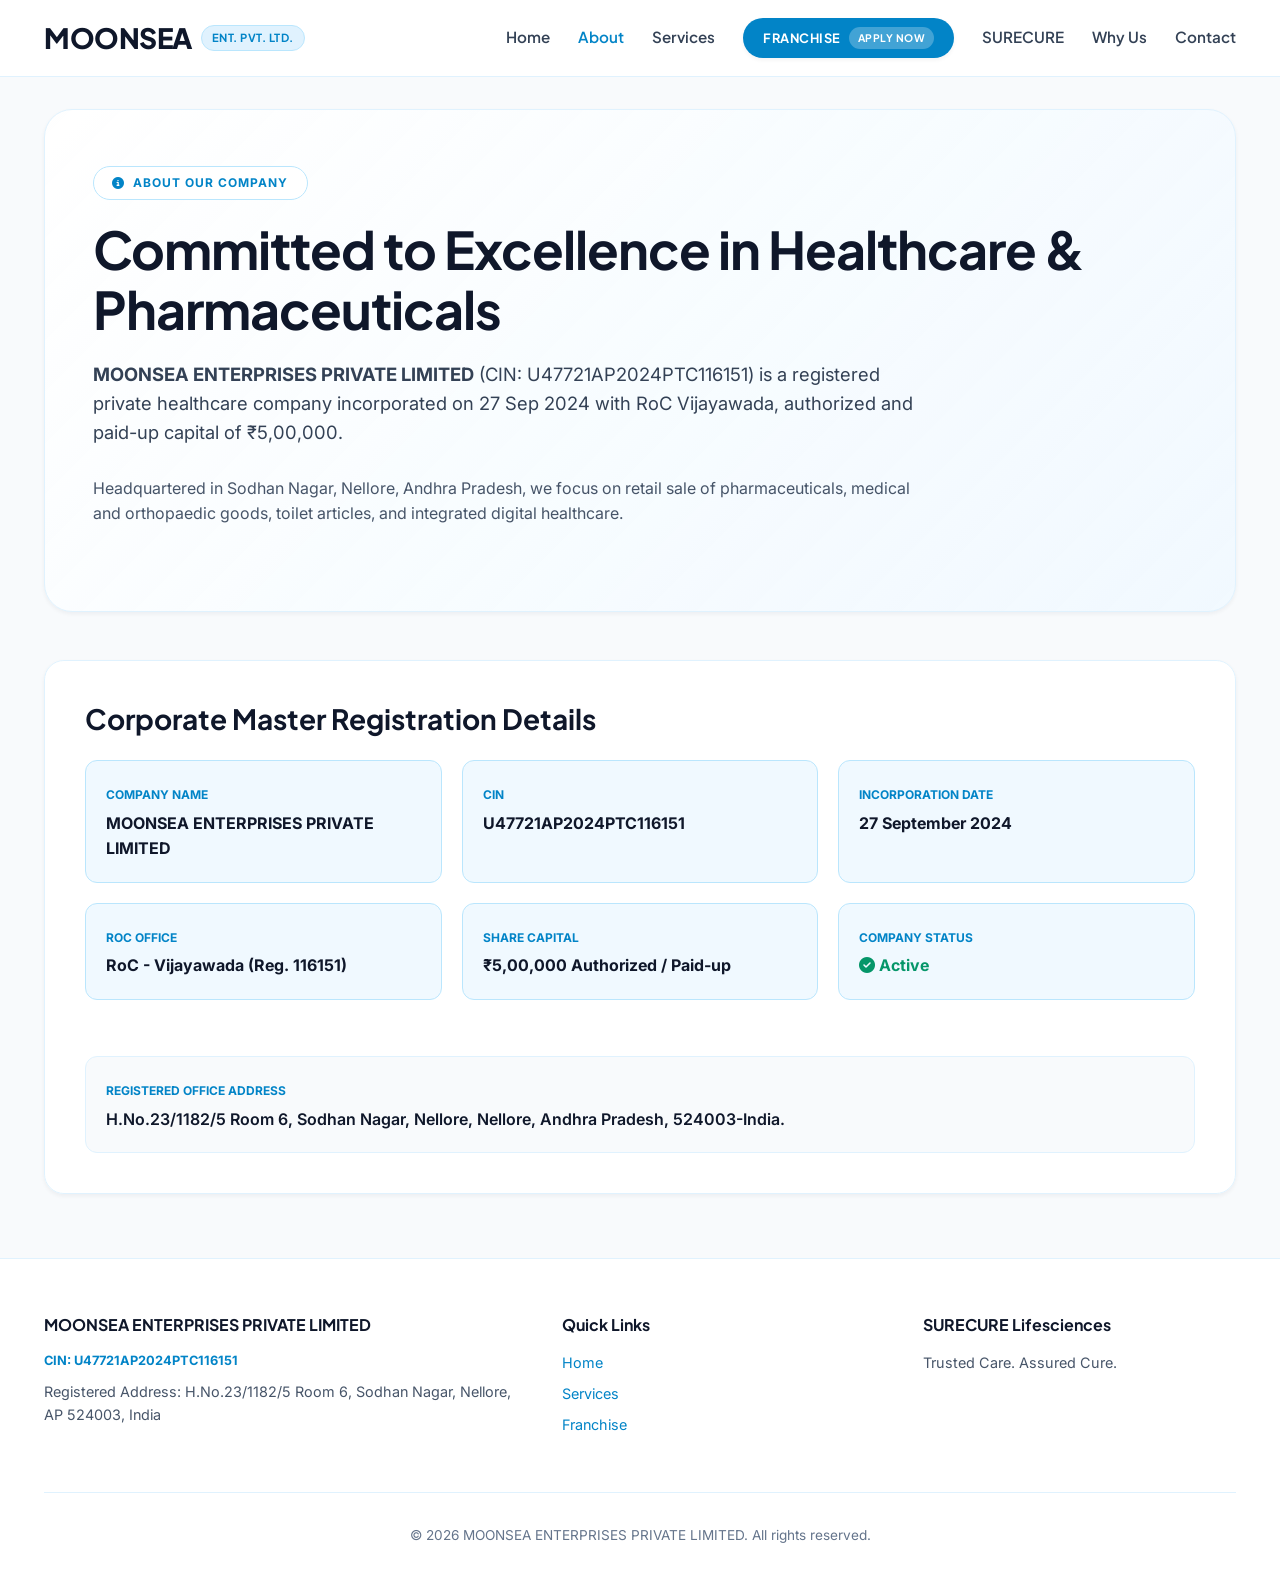
==== about.html @ 1611a554 "Fix CSS master styling and layout for MOONSEA ENTERPRISES PRIVATE LIMITED" ====
<!DOCTYPE html>
<html lang="en">
<head>
  <meta charset="utf-8"/>
  <meta name="viewport" content="width=device-width, initial-scale=1"/>
  <title>About Us | MOONSEA ENTERPRISES PRIVATE LIMITED</title>
  <meta name="description" content="Learn about MOONSEA ENTERPRISES PRIVATE LIMITED (CIN: U47721AP2024PTC116151), our leadership, healthcare ecosystem ambition, and pharmaceutical distribution."/>
  
  <link rel="stylesheet" href="css/styles.css"/>
  <link rel="stylesheet" href="https://cdnjs.cloudflare.com/ajax/libs/font-awesome/6.5.2/css/all.min.css"/>
</head>
<body>

  <!-- ================= STICKY HEADER ================= -->
  <header class="sticky-header">
    <div class="container header-flex">
      <a href="index.html" class="brand-logo">
        <div class="brand-title">
          MOONSEA
          <span class="brand-badge">ENT. PVT. LTD.</span>
        </div>
      </a>

      <nav>
        <ul class="nav-links">
          <li><a href="index.html" class="nav-link">Home</a></li>
          <li><a href="about.html" class="nav-link active">About</a></li>
          <li><a href="services.html" class="nav-link">Services</a></li>
          <li>
            <a href="franchise.html" class="franchise-cta">
              Franchise <span class="sub-badge">Apply Now</span>
            </a>
          </li>
          <li><a href="surecure.html" class="nav-link">SURECURE</a></li>
          <li><a href="why-choose-us.html" class="nav-link">Why Us</a></li>
          <li><a href="contact.html" class="nav-link">Contact</a></li>
        </ul>
      </nav>

      <button class="hamburger" id="mobileMenuToggle" aria-label="Toggle Navigation Menu">
        <i class="fa-solid fa-bars"></i>
      </button>
    </div>

    <!-- Mobile Drawer -->
    <div class="mobile-nav" id="mobileMenuDrawer">
      <a href="index.html" class="nav-link">Home</a>
      <a href="about.html" class="nav-link active">About</a>
      <a href="services.html" class="nav-link">Services</a>
      <a href="franchise.html" class="franchise-cta" style="justify-content:center;">Franchise Apply Now</a>
      <a href="surecure.html" class="nav-link">SURECURE</a>
      <a href="why-choose-us.html" class="nav-link">Why Us</a>
      <a href="contact.html" class="nav-link">Contact</a>
    </div>
  </header>

  <!-- ================= MAIN CONTENT ================= -->
  <main class="container">
    <section class="hero-grid">
      <span class="hero-pill"><i class="fa-solid fa-circle-info"></i> About Our Company</span>
      <h1>Committed to Excellence in Healthcare & Pharmaceuticals</h1>
      <p>
        <strong>MOONSEA ENTERPRISES PRIVATE LIMITED</strong> (CIN: U47721AP2024PTC116151) is a registered private healthcare company incorporated on 27 Sep 2024 with RoC Vijayawada, authorized and paid-up capital of ₹5,00,000.
      </p>
      <p style="font-size: 1rem; color: #475569;">
        Headquartered in Sodhan Nagar, Nellore, Andhra Pradesh, we focus on retail sale of pharmaceuticals, medical and orthopaedic goods, toilet articles, and integrated digital healthcare.
      </p>
    </section>

    <!-- Statutory Master Profile -->
    <section class="glass-card" style="padding: 2.5rem; margin-bottom: 3.5rem;">
      <h2 style="font-size: 1.75rem; color: #0f172a; margin-bottom: 1.5rem;">Corporate Master Registration Details</h2>
      <div class="stats-grid">
        <div style="background: #f0f9ff; padding: 1.25rem; border-radius: 0.75rem; border: 1px solid #bae6fd;">
          <span style="font-size: 0.75rem; font-weight: 700; text-transform: uppercase; color: #0284c7;">Company Name</span>
          <p style="font-weight: 700; color: #0f172a; margin-top: 0.25rem;">MOONSEA ENTERPRISES PRIVATE LIMITED</p>
        </div>
        <div style="background: #f0f9ff; padding: 1.25rem; border-radius: 0.75rem; border: 1px solid #bae6fd;">
          <span style="font-size: 0.75rem; font-weight: 700; text-transform: uppercase; color: #0284c7;">CIN</span>
          <p style="font-weight: 700; color: #0f172a; margin-top: 0.25rem;">U47721AP2024PTC116151</p>
        </div>
        <div style="background: #f0f9ff; padding: 1.25rem; border-radius: 0.75rem; border: 1px solid #bae6fd;">
          <span style="font-size: 0.75rem; font-weight: 700; text-transform: uppercase; color: #0284c7;">Incorporation Date</span>
          <p style="font-weight: 700; color: #0f172a; margin-top: 0.25rem;">27 September 2024</p>
        </div>
        <div style="background: #f0f9ff; padding: 1.25rem; border-radius: 0.75rem; border: 1px solid #bae6fd;">
          <span style="font-size: 0.75rem; font-weight: 700; text-transform: uppercase; color: #0284c7;">RoC Office</span>
          <p style="font-weight: 700; color: #0f172a; margin-top: 0.25rem;">RoC - Vijayawada (Reg. 116151)</p>
        </div>
        <div style="background: #f0f9ff; padding: 1.25rem; border-radius: 0.75rem; border: 1px solid #bae6fd;">
          <span style="font-size: 0.75rem; font-weight: 700; text-transform: uppercase; color: #0284c7;">Share Capital</span>
          <p style="font-weight: 700; color: #0f172a; margin-top: 0.25rem;">₹5,00,000 Authorized / Paid-up</p>
        </div>
        <div style="background: #f0f9ff; padding: 1.25rem; border-radius: 0.75rem; border: 1px solid #bae6fd;">
          <span style="font-size: 0.75rem; font-weight: 700; text-transform: uppercase; color: #0284c7;">Company Status</span>
          <p style="font-weight: 700; color: #059669; margin-top: 0.25rem;"><i class="fa-solid fa-circle-check"></i> Active</p>
        </div>
      </div>
      <div style="margin-top: 1.5rem; background: #f8fafc; padding: 1.25rem; border-radius: 0.75rem; border: 1px solid #e0f2fe;">
        <span style="font-size: 0.75rem; font-weight: 700; text-transform: uppercase; color: #0284c7;">Registered Office Address</span>
        <p style="font-weight: 600; color: #0f172a; margin-top: 0.25rem;">H.No.23/1182/5 Room 6, Sodhan Nagar, Nellore, Nellore, Andhra Pradesh, 524003-India.</p>
      </div>
    </section>
  </main>

  <!-- ================= FOOTER ================= -->
  <footer class="site-footer">
    <div class="container">
      <div class="footer-grid">
        <div class="footer-col">
          <h4>MOONSEA ENTERPRISES PRIVATE LIMITED</h4>
          <p style="font-size: 0.8rem; color: #0284c7; font-weight: 700;">CIN: U47721AP2024PTC116151</p>
          <p>Registered Address: H.No.23/1182/5 Room 6, Sodhan Nagar, Nellore, AP 524003, India</p>
        </div>
        <div class="footer-col">
          <h4>Quick Links</h4>
          <p><a href="index.html">Home</a></p>
          <p><a href="services.html">Services</a></p>
          <p><a href="franchise.html">Franchise</a></p>
        </div>
        <div class="footer-col">
          <h4>SURECURE Lifesciences</h4>
          <p>Trusted Care. Assured Cure.</p>
        </div>
      </div>

      <div class="footer-bottom">
        <p>&copy; 2026 MOONSEA ENTERPRISES PRIVATE LIMITED. All rights reserved.</p>
      </div>
    </div>
  </footer>

  <script src="js/main.js"></script>
</body>
</html>
---- css/styles.css ----
/* ==========================================================================
   MOONSEA ENTERPRISES PRIVATE LIMITED (CIN: U47721AP2024PTC116151)
   Complete Master CSS - Replicating sureshhealthcare.com Aesthetics
   ========================================================================== */

@import url('https://fonts.googleapis.com/css2?family=Inter:wght@300;400;500;600;700&family=Plus+Jakarta+Sans:wght@400;500;600;700;800&display=swap');

:root {
  --brand-900: #0f172a;
  --brand-800: #1e293b;
  --brand-700: #0284c7;
  --brand-600: #0ea5e9;
  --brand-500: #38bdf8;
  --brand-200: #bae6fd;
  --brand-100: #e0f2fe;
  --brand-50: #f0f9ff;
  --slate-900: #0f172a;
  --slate-700: #334155;
  --slate-600: #475569;
  --slate-500: #64748b;
  --font-heading: 'Plus Jakarta Sans', -apple-system, BlinkMacSystemFont, sans-serif;
  --font-body: 'Inter', -apple-system, BlinkMacSystemFont, sans-serif;
  --shadow-sm: 0 2px 4px rgba(15, 23, 42, 0.05);
  --shadow-md: 0 10px 25px -5px rgba(15, 23, 42, 0.08);
  --shadow-lg: 0 20px 35px -10px rgba(2, 132, 199, 0.15);
  --transition: all 0.25s cubic-bezier(0.4, 0, 0.2, 1);
}

*, *::before, *::after {
  box-sizing: border-box;
  margin: 0;
  padding: 0;
}

html {
  scroll-behavior: smooth;
  font-size: 16px;
}

body {
  font-family: var(--font-body);
  color: var(--slate-700);
  background-color: #f8fafc;
  line-height: 1.6;
  overflow-x: hidden;
}

h1, h2, h3, h4, h5, h6 {
  font-family: var(--font-heading);
  color: var(--brand-900);
  font-weight: 700;
  line-height: 1.25;
}

a {
  text-decoration: none;
  color: inherit;
  transition: var(--transition);
}

img {
  max-width: 100%;
  height: auto;
  display: block;
}

.container {
  width: 100%;
  max-width: 1240px;
  margin: 0 auto;
  padding: 0 1.5rem;
}

/* ================= STICKY HEADER & NAVBAR ================= */
.sticky-header {
  position: sticky;
  top: 0;
  z-index: 1000;
  background: rgba(255, 255, 255, 0.92);
  backdrop-filter: blur(12px);
  -webkit-backdrop-filter: blur(12px);
  border-bottom: 1px solid var(--brand-100);
}

.header-flex {
  display: flex;
  align-items: center;
  justify-content: space-between;
  height: 76px;
}

.brand-logo {
  display: flex;
  align-items: center;
  gap: 0.75rem;
  text-decoration: none;
}

.brand-title {
  font-family: var(--font-heading);
  font-size: 1.75rem;
  font-weight: 800;
  color: var(--brand-900);
  letter-spacing: -0.5px;
  display: flex;
  align-items: center;
  gap: 0.5rem;
}

.brand-badge {
  font-size: 0.7rem;
  font-weight: 700;
  text-transform: uppercase;
  background: var(--brand-100);
  color: var(--brand-700);
  padding: 0.2rem 0.65rem;
  border-radius: 9999px;
  border: 1px solid var(--brand-200);
  letter-spacing: 0.5px;
}

.nav-links {
  display: flex;
  align-items: center;
  gap: 1.75rem;
  list-style: none;
}

.nav-link {
  font-family: var(--font-heading);
  font-weight: 600;
  font-size: 0.95rem;
  color: var(--slate-700);
  text-decoration: none;
  transition: var(--transition);
}

.nav-link:hover, .nav-link.active {
  color: var(--brand-700);
}

.franchise-cta {
  display: inline-flex;
  align-items: center;
  gap: 0.5rem;
  padding: 0.55rem 1.25rem;
  border-radius: 9999px;
  background: var(--brand-700);
  color: #ffffff !important;
  font-family: var(--font-heading);
  font-weight: 700;
  font-size: 0.8rem;
  text-transform: uppercase;
  letter-spacing: 0.5px;
  text-decoration: none;
  box-shadow: var(--shadow-sm);
  transition: var(--transition);
}

.franchise-cta:hover {
  background: var(--brand-800);
  transform: translateY(-1px);
  box-shadow: var(--shadow-md);
}

.sub-badge {
  background: rgba(255, 255, 255, 0.25);
  padding: 0.15rem 0.55rem;
  border-radius: 9999px;
  font-size: 0.65rem;
}

.hamburger {
  display: none;
  background: none;
  border: none;
  font-size: 1.5rem;
  color: var(--brand-900);
  cursor: pointer;
}

.mobile-nav {
  display: none;
  flex-direction: column;
  gap: 0.85rem;
  padding: 1.25rem 1.5rem;
  background: #ffffff;
  border-bottom: 1px solid var(--brand-100);
}

.mobile-nav.active {
  display: flex;
}

/* ================= HERO SECTION ================= */
.hero-grid {
  position: relative;
  border-radius: 1.75rem;
  border: 1px solid var(--brand-100);
  background: linear-gradient(135deg, rgba(255, 255, 255, 0.98) 0%, rgba(240, 249, 255, 0.85) 100%);
  padding: 3.5rem 3rem;
  margin-top: 2rem;
  margin-bottom: 3rem;
  overflow: hidden;
  box-shadow: var(--shadow-sm);
}

.hero-pill {
  display: inline-flex;
  align-items: center;
  gap: 0.5rem;
  border-radius: 9999px;
  border: 1px solid var(--brand-200);
  background: #ffffff;
  padding: 0.4rem 1.15rem;
  font-size: 0.75rem;
  font-weight: 700;
  text-transform: uppercase;
  letter-spacing: 1px;
  color: var(--brand-700);
  margin-bottom: 1.25rem;
}

.hero-grid h1 {
  font-size: 3.25rem;
  color: var(--brand-900);
  margin-bottom: 1.25rem;
  letter-spacing: -1px;
  line-height: 1.15;
}

.hero-grid p {
  font-size: 1.15rem;
  color: var(--slate-700);
  max-width: 820px;
  margin-bottom: 1.75rem;
  line-height: 1.6;
}

.hero-buttons {
  display: flex;
  gap: 1rem;
  flex-wrap: wrap;
}

.btn {
  display: inline-flex;
  align-items: center;
  justify-content: center;
  gap: 0.5rem;
  padding: 0.8rem 1.65rem;
  border-radius: 0.6rem;
  font-family: var(--font-heading);
  font-weight: 600;
  font-size: 0.95rem;
  cursor: pointer;
  transition: var(--transition);
  text-decoration: none;
  border: none;
}

.btn-primary {
  background: var(--brand-700);
  color: #ffffff !important;
}

.btn-primary:hover {
  background: var(--brand-800);
  transform: translateY(-2px);
  box-shadow: var(--shadow-md);
}

.btn-outline {
  background: #ffffff;
  color: var(--brand-700) !important;
  border: 1px solid var(--brand-200);
}

.btn-outline:hover {
  border-color: var(--brand-500);
  background: var(--brand-50);
}

/* ================= METRICS & CARDS ================= */
.stats-grid {
  display: grid;
  grid-template-columns: repeat(auto-fit, minmax(280px, 1fr));
  gap: 1.25rem;
  margin-bottom: 3.5rem;
}

.glass-card {
  background: rgba(255, 255, 255, 0.95);
  backdrop-filter: blur(16px);
  -webkit-backdrop-filter: blur(16px);
  border: 1px solid var(--brand-100);
  border-radius: 1.25rem;
  padding: 1.75rem;
  box-shadow: var(--shadow-sm);
  transition: var(--transition);
}

.glass-card:hover {
  transform: translateY(-3px);
  box-shadow: var(--shadow-md);
  border-color: var(--brand-200);
}

.stat-num {
  font-size: 2.25rem;
  font-weight: 800;
  color: var(--brand-700);
  font-family: var(--font-heading);
}

.stat-desc {
  font-size: 0.925rem;
  color: var(--slate-600);
  margin-top: 0.35rem;
}

/* ================= SECTION STYLES ================= */
.section-title {
  font-size: 2.25rem;
  color: var(--brand-900);
  margin-bottom: 0.75rem;
}

.section-desc {
  color: var(--slate-700);
  max-width: 780px;
  font-size: 1.05rem;
  margin-bottom: 2.5rem;
}

.grid-4 {
  display: grid;
  grid-template-columns: repeat(auto-fit, minmax(260px, 1fr));
  gap: 1.25rem;
  margin-bottom: 3.5rem;
}

.grid-3 {
  display: grid;
  grid-template-columns: repeat(auto-fit, minmax(320px, 1fr));
  gap: 1.5rem;
  margin-bottom: 3.5rem;
}

.offering-card {
  height: 100%;
  display: flex;
  flex-direction: column;
}

.offering-card h3 {
  font-size: 1.1rem;
  text-transform: uppercase;
  letter-spacing: 0.5px;
  color: var(--brand-900);
  margin-bottom: 1.25rem;
  padding-bottom: 0.75rem;
  border-bottom: 2px solid var(--brand-100);
}

.bullet-list {
  list-style: none;
  display: flex;
  flex-direction: column;
  gap: 0.85rem;
}

.bullet-list li {
  display: flex;
  align-items: flex-start;
  gap: 0.75rem;
  font-size: 0.925rem;
  color: var(--slate-700);
}

.bullet-dot {
  width: 8px;
  height: 8px;
  border-radius: 50%;
  background: var(--brand-700);
  margin-top: 0.45rem;
  flex-shrink: 0;
}

/* ================= DARK BANNER ================= */
.dark-card {
  border-radius: 1.75rem;
  border: 1px solid var(--brand-100);
  background: var(--brand-900);
  color: #ffffff;
  padding: 3rem;
  margin-bottom: 3.5rem;
}

.dark-card h2 {
  color: #ffffff;
  font-size: 2.25rem;
  margin-top: 0.5rem;
  margin-bottom: 1.5rem;
}

.feature-pill-grid {
  display: grid;
  grid-template-columns: repeat(auto-fit, minmax(300px, 1fr));
  gap: 1rem;
}

.feature-pill {
  background: rgba(255, 255, 255, 0.08);
  border: 1px solid rgba(255, 255, 255, 0.15);
  border-radius: 0.75rem;
  padding: 1rem 1.25rem;
  font-size: 0.925rem;
  color: var(--brand-50);
}

/* ================= FOOTER ================= */
.site-footer {
  border-top: 1px solid var(--brand-100);
  background: rgba(255, 255, 255, 0.95);
  padding: 3.5rem 0 2rem;
  margin-top: 4rem;
}

.footer-grid {
  display: grid;
  grid-template-columns: 1.5fr repeat(2, 1fr);
  gap: 3rem;
  font-size: 0.9rem;
  color: var(--slate-600);
}

.footer-col h4 {
  font-size: 1rem;
  color: var(--slate-900);
  margin-bottom: 1rem;
}

.footer-col p {
  margin-bottom: 0.5rem;
}

.footer-col a {
  color: var(--brand-700);
}

.footer-col a:hover {
  text-decoration: underline;
}

.footer-bottom {
  text-align: center;
  padding-top: 2rem;
  margin-top: 3rem;
  border-top: 1px solid var(--brand-100);
  font-size: 0.85rem;
  color: var(--slate-500);
}

/* ================= RESPONSIVE ================= */
@media (max-width: 992px) {
  .nav-links {
    display: none;
  }
  .hamburger {
    display: block;
  }
  .hero-grid h1 {
    font-size: 2.25rem;
  }
  .hero-grid {
    padding: 2rem 1.5rem;
  }
  .footer-grid {
    grid-template-columns: 1fr;
  }
}
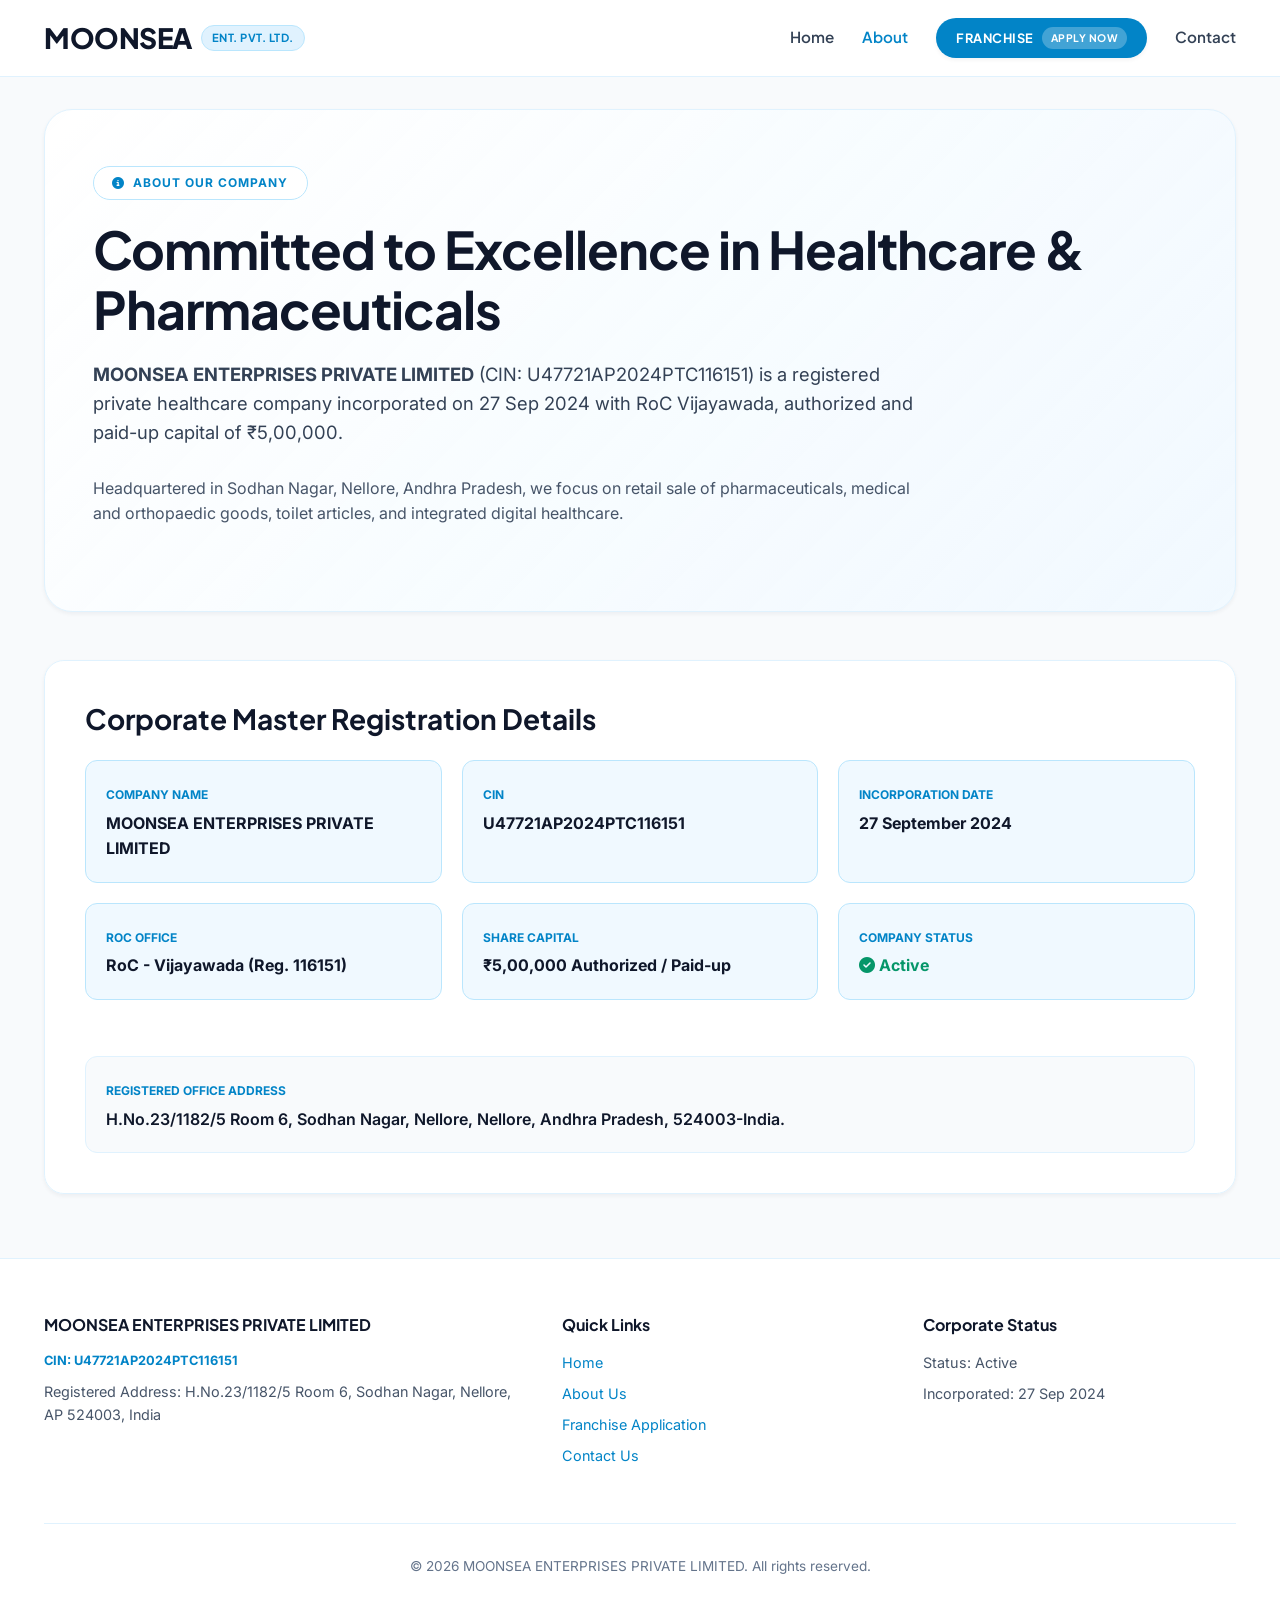
==== commit ad81fe7f: "Comment out Services, SURECURE, and Why Us sections and navigation links" ====
--- a/about.html
+++ b/about.html
@@ -25,14 +25,14 @@
         <ul class="nav-links">
           <li><a href="index.html" class="nav-link">Home</a></li>
           <li><a href="about.html" class="nav-link active">About</a></li>
-          <li><a href="services.html" class="nav-link">Services</a></li>
+          <!-- <li><a href="services.html" class="nav-link">Services</a></li> -->
           <li>
             <a href="franchise.html" class="franchise-cta">
               Franchise <span class="sub-badge">Apply Now</span>
             </a>
           </li>
-          <li><a href="surecure.html" class="nav-link">SURECURE</a></li>
-          <li><a href="why-choose-us.html" class="nav-link">Why Us</a></li>
+          <!-- <li><a href="surecure.html" class="nav-link">SURECURE</a></li> -->
+          <!-- <li><a href="why-choose-us.html" class="nav-link">Why Us</a></li> -->
           <li><a href="contact.html" class="nav-link">Contact</a></li>
         </ul>
       </nav>
@@ -46,10 +46,10 @@
     <div class="mobile-nav" id="mobileMenuDrawer">
       <a href="index.html" class="nav-link">Home</a>
       <a href="about.html" class="nav-link active">About</a>
-      <a href="services.html" class="nav-link">Services</a>
+      <!-- <a href="services.html" class="nav-link">Services</a> -->
       <a href="franchise.html" class="franchise-cta" style="justify-content:center;">Franchise Apply Now</a>
-      <a href="surecure.html" class="nav-link">SURECURE</a>
-      <a href="why-choose-us.html" class="nav-link">Why Us</a>
+      <!-- <a href="surecure.html" class="nav-link">SURECURE</a> -->
+      <!-- <a href="why-choose-us.html" class="nav-link">Why Us</a> -->
       <a href="contact.html" class="nav-link">Contact</a>
     </div>
   </header>
@@ -115,12 +115,14 @@
         <div class="footer-col">
           <h4>Quick Links</h4>
           <p><a href="index.html">Home</a></p>
-          <p><a href="services.html">Services</a></p>
-          <p><a href="franchise.html">Franchise</a></p>
+          <p><a href="about.html">About Us</a></p>
+          <p><a href="franchise.html">Franchise Application</a></p>
+          <p><a href="contact.html">Contact Us</a></p>
         </div>
         <div class="footer-col">
-          <h4>SURECURE Lifesciences</h4>
-          <p>Trusted Care. Assured Cure.</p>
+          <h4>Corporate Status</h4>
+          <p>Status: Active</p>
+          <p>Incorporated: 27 Sep 2024</p>
         </div>
       </div>
 
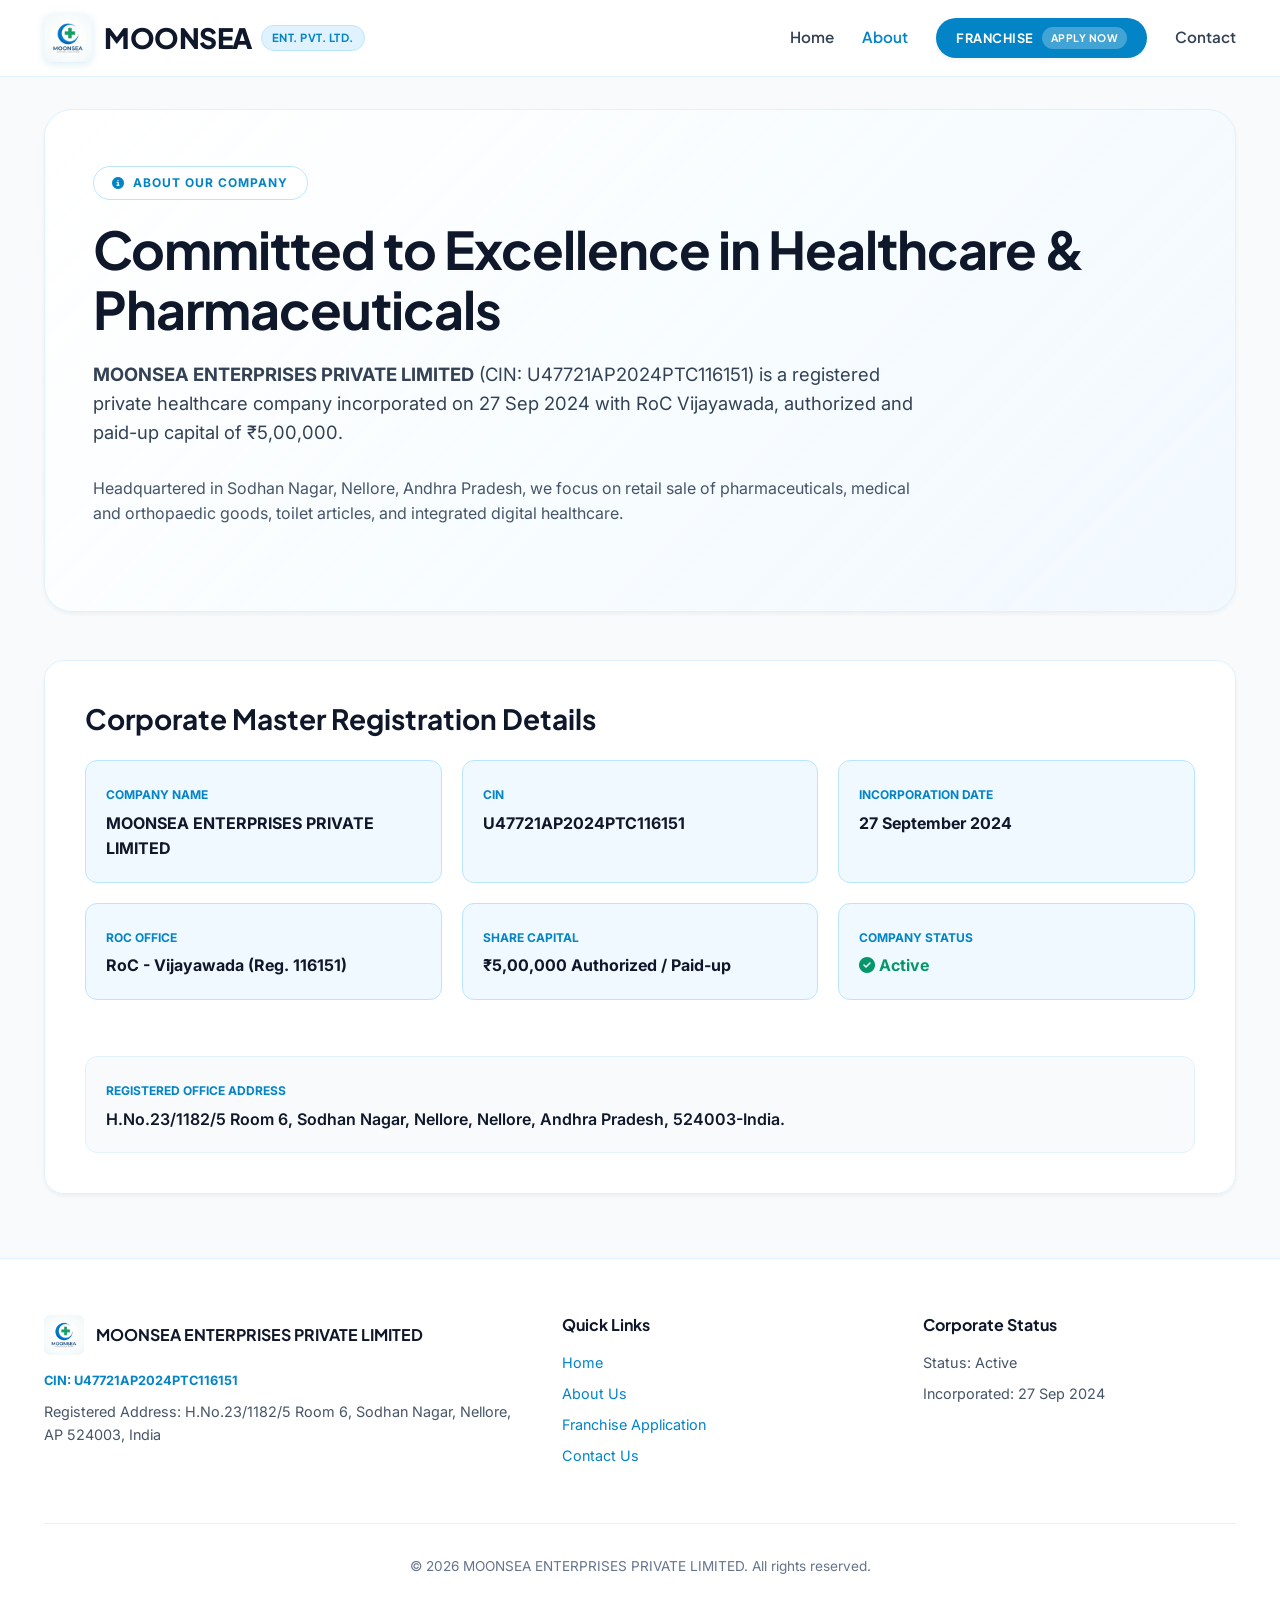
==== commit 59655977: "Integrate stylish healthcare logo (Option 4) for MOONSEA ENTERPRISES PRIVATE LIMITED" ====
--- a/about.html
+++ b/about.html
@@ -15,6 +15,7 @@
   <header class="sticky-header">
     <div class="container header-flex">
       <a href="index.html" class="brand-logo">
+        <img src="assets/images/logo.png" alt="MOONSEA Enterprises Logo" style="height: 48px; width: auto; border-radius: 8px; box-shadow: 0 2px 8px rgba(2, 132, 199, 0.15);"/>
         <div class="brand-title">
           MOONSEA
           <span class="brand-badge">ENT. PVT. LTD.</span>
@@ -108,7 +109,10 @@
     <div class="container">
       <div class="footer-grid">
         <div class="footer-col">
-          <h4>MOONSEA ENTERPRISES PRIVATE LIMITED</h4>
+          <div style="display: flex; align-items: center; gap: 0.75rem; margin-bottom: 1rem;">
+            <img src="assets/images/logo.png" alt="MOONSEA logo" style="height: 40px; width: auto; border-radius: 6px;"/>
+            <h4 style="margin-bottom:0;">MOONSEA ENTERPRISES PRIVATE LIMITED</h4>
+          </div>
           <p style="font-size: 0.8rem; color: #0284c7; font-weight: 700;">CIN: U47721AP2024PTC116151</p>
           <p>Registered Address: H.No.23/1182/5 Room 6, Sodhan Nagar, Nellore, AP 524003, India</p>
         </div>
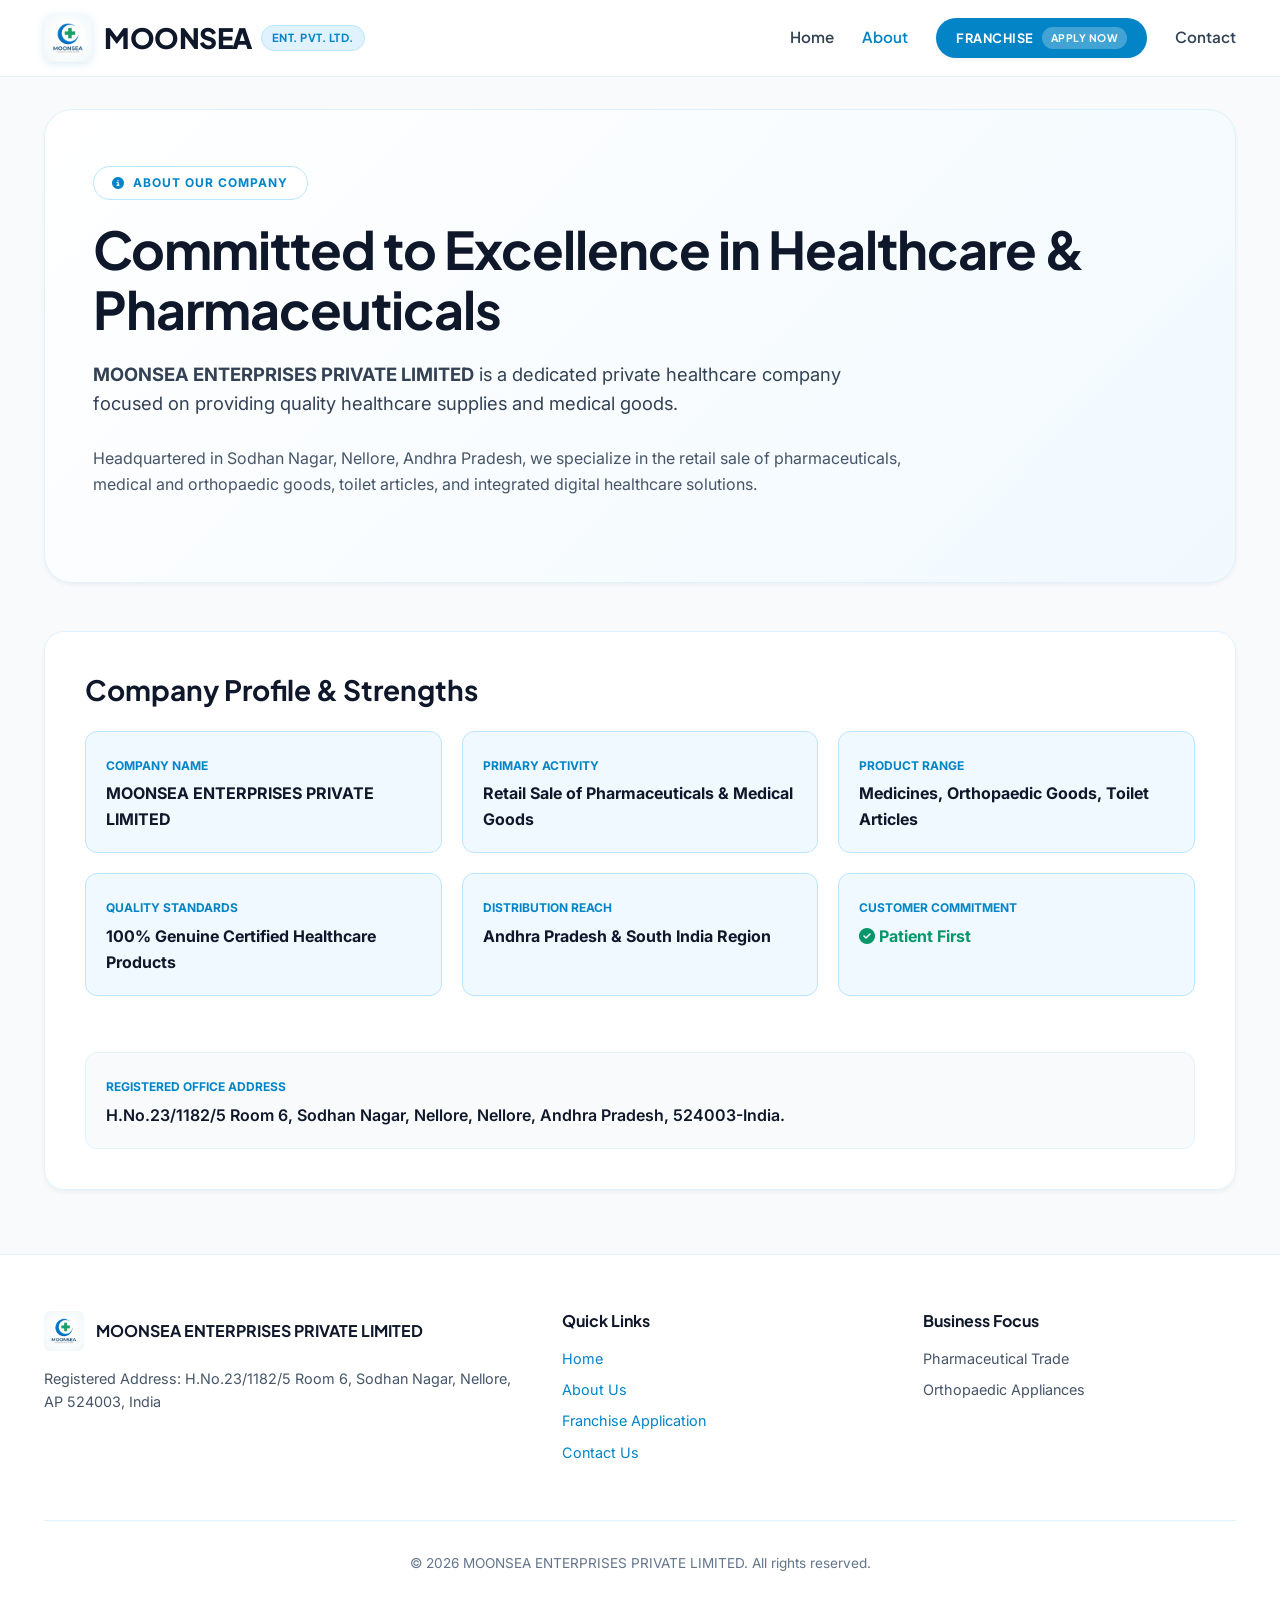
==== commit f093a125: "Remove CIN, RoC status, and Share Capital details from entire website" ====
--- a/about.html
+++ b/about.html
@@ -4,7 +4,7 @@
   <meta charset="utf-8"/>
   <meta name="viewport" content="width=device-width, initial-scale=1"/>
   <title>About Us | MOONSEA ENTERPRISES PRIVATE LIMITED</title>
-  <meta name="description" content="Learn about MOONSEA ENTERPRISES PRIVATE LIMITED (CIN: U47721AP2024PTC116151), our leadership, healthcare ecosystem ambition, and pharmaceutical distribution."/>
+  <meta name="description" content="Learn about MOONSEA ENTERPRISES PRIVATE LIMITED, our leadership, healthcare ecosystem ambition, and pharmaceutical distribution."/>
   
   <link rel="stylesheet" href="css/styles.css"/>
   <link rel="stylesheet" href="https://cdnjs.cloudflare.com/ajax/libs/font-awesome/6.5.2/css/all.min.css"/>
@@ -26,14 +26,11 @@
         <ul class="nav-links">
           <li><a href="index.html" class="nav-link">Home</a></li>
           <li><a href="about.html" class="nav-link active">About</a></li>
-          <!-- <li><a href="services.html" class="nav-link">Services</a></li> -->
           <li>
             <a href="franchise.html" class="franchise-cta">
               Franchise <span class="sub-badge">Apply Now</span>
             </a>
           </li>
-          <!-- <li><a href="surecure.html" class="nav-link">SURECURE</a></li> -->
-          <!-- <li><a href="why-choose-us.html" class="nav-link">Why Us</a></li> -->
           <li><a href="contact.html" class="nav-link">Contact</a></li>
         </ul>
       </nav>
@@ -47,10 +44,7 @@
     <div class="mobile-nav" id="mobileMenuDrawer">
       <a href="index.html" class="nav-link">Home</a>
       <a href="about.html" class="nav-link active">About</a>
-      <!-- <a href="services.html" class="nav-link">Services</a> -->
       <a href="franchise.html" class="franchise-cta" style="justify-content:center;">Franchise Apply Now</a>
-      <!-- <a href="surecure.html" class="nav-link">SURECURE</a> -->
-      <!-- <a href="why-choose-us.html" class="nav-link">Why Us</a> -->
       <a href="contact.html" class="nav-link">Contact</a>
     </div>
   </header>
@@ -61,40 +55,40 @@
       <span class="hero-pill"><i class="fa-solid fa-circle-info"></i> About Our Company</span>
       <h1>Committed to Excellence in Healthcare & Pharmaceuticals</h1>
       <p>
-        <strong>MOONSEA ENTERPRISES PRIVATE LIMITED</strong> (CIN: U47721AP2024PTC116151) is a registered private healthcare company incorporated on 27 Sep 2024 with RoC Vijayawada, authorized and paid-up capital of ₹5,00,000.
+        <strong>MOONSEA ENTERPRISES PRIVATE LIMITED</strong> is a dedicated private healthcare company focused on providing quality healthcare supplies and medical goods.
       </p>
       <p style="font-size: 1rem; color: #475569;">
-        Headquartered in Sodhan Nagar, Nellore, Andhra Pradesh, we focus on retail sale of pharmaceuticals, medical and orthopaedic goods, toilet articles, and integrated digital healthcare.
+        Headquartered in Sodhan Nagar, Nellore, Andhra Pradesh, we specialize in the retail sale of pharmaceuticals, medical and orthopaedic goods, toilet articles, and integrated digital healthcare solutions.
       </p>
     </section>
 
-    <!-- Statutory Master Profile -->
+    <!-- Company Core Pillars -->
     <section class="glass-card" style="padding: 2.5rem; margin-bottom: 3.5rem;">
-      <h2 style="font-size: 1.75rem; color: #0f172a; margin-bottom: 1.5rem;">Corporate Master Registration Details</h2>
+      <h2 style="font-size: 1.75rem; color: #0f172a; margin-bottom: 1.5rem;">Company Profile & Strengths</h2>
       <div class="stats-grid">
         <div style="background: #f0f9ff; padding: 1.25rem; border-radius: 0.75rem; border: 1px solid #bae6fd;">
           <span style="font-size: 0.75rem; font-weight: 700; text-transform: uppercase; color: #0284c7;">Company Name</span>
           <p style="font-weight: 700; color: #0f172a; margin-top: 0.25rem;">MOONSEA ENTERPRISES PRIVATE LIMITED</p>
         </div>
         <div style="background: #f0f9ff; padding: 1.25rem; border-radius: 0.75rem; border: 1px solid #bae6fd;">
-          <span style="font-size: 0.75rem; font-weight: 700; text-transform: uppercase; color: #0284c7;">CIN</span>
-          <p style="font-weight: 700; color: #0f172a; margin-top: 0.25rem;">U47721AP2024PTC116151</p>
+          <span style="font-size: 0.75rem; font-weight: 700; text-transform: uppercase; color: #0284c7;">Primary Activity</span>
+          <p style="font-weight: 700; color: #0f172a; margin-top: 0.25rem;">Retail Sale of Pharmaceuticals & Medical Goods</p>
         </div>
         <div style="background: #f0f9ff; padding: 1.25rem; border-radius: 0.75rem; border: 1px solid #bae6fd;">
-          <span style="font-size: 0.75rem; font-weight: 700; text-transform: uppercase; color: #0284c7;">Incorporation Date</span>
-          <p style="font-weight: 700; color: #0f172a; margin-top: 0.25rem;">27 September 2024</p>
+          <span style="font-size: 0.75rem; font-weight: 700; text-transform: uppercase; color: #0284c7;">Product Range</span>
+          <p style="font-weight: 700; color: #0f172a; margin-top: 0.25rem;">Medicines, Orthopaedic Goods, Toilet Articles</p>
         </div>
         <div style="background: #f0f9ff; padding: 1.25rem; border-radius: 0.75rem; border: 1px solid #bae6fd;">
-          <span style="font-size: 0.75rem; font-weight: 700; text-transform: uppercase; color: #0284c7;">RoC Office</span>
-          <p style="font-weight: 700; color: #0f172a; margin-top: 0.25rem;">RoC - Vijayawada (Reg. 116151)</p>
+          <span style="font-size: 0.75rem; font-weight: 700; text-transform: uppercase; color: #0284c7;">Quality Standards</span>
+          <p style="font-weight: 700; color: #0f172a; margin-top: 0.25rem;">100% Genuine Certified Healthcare Products</p>
         </div>
         <div style="background: #f0f9ff; padding: 1.25rem; border-radius: 0.75rem; border: 1px solid #bae6fd;">
-          <span style="font-size: 0.75rem; font-weight: 700; text-transform: uppercase; color: #0284c7;">Share Capital</span>
-          <p style="font-weight: 700; color: #0f172a; margin-top: 0.25rem;">₹5,00,000 Authorized / Paid-up</p>
+          <span style="font-size: 0.75rem; font-weight: 700; text-transform: uppercase; color: #0284c7;">Distribution Reach</span>
+          <p style="font-weight: 700; color: #0f172a; margin-top: 0.25rem;">Andhra Pradesh & South India Region</p>
         </div>
         <div style="background: #f0f9ff; padding: 1.25rem; border-radius: 0.75rem; border: 1px solid #bae6fd;">
-          <span style="font-size: 0.75rem; font-weight: 700; text-transform: uppercase; color: #0284c7;">Company Status</span>
-          <p style="font-weight: 700; color: #059669; margin-top: 0.25rem;"><i class="fa-solid fa-circle-check"></i> Active</p>
+          <span style="font-size: 0.75rem; font-weight: 700; text-transform: uppercase; color: #0284c7;">Customer Commitment</span>
+          <p style="font-weight: 700; color: #059669; margin-top: 0.25rem;"><i class="fa-solid fa-circle-check"></i> Patient First</p>
         </div>
       </div>
       <div style="margin-top: 1.5rem; background: #f8fafc; padding: 1.25rem; border-radius: 0.75rem; border: 1px solid #e0f2fe;">
@@ -113,7 +107,6 @@
             <img src="assets/images/logo.png" alt="MOONSEA logo" style="height: 40px; width: auto; border-radius: 6px;"/>
             <h4 style="margin-bottom:0;">MOONSEA ENTERPRISES PRIVATE LIMITED</h4>
           </div>
-          <p style="font-size: 0.8rem; color: #0284c7; font-weight: 700;">CIN: U47721AP2024PTC116151</p>
           <p>Registered Address: H.No.23/1182/5 Room 6, Sodhan Nagar, Nellore, AP 524003, India</p>
         </div>
         <div class="footer-col">
@@ -124,9 +117,9 @@
           <p><a href="contact.html">Contact Us</a></p>
         </div>
         <div class="footer-col">
-          <h4>Corporate Status</h4>
-          <p>Status: Active</p>
-          <p>Incorporated: 27 Sep 2024</p>
+          <h4>Business Focus</h4>
+          <p>Pharmaceutical Trade</p>
+          <p>Orthopaedic Appliances</p>
         </div>
       </div>
 
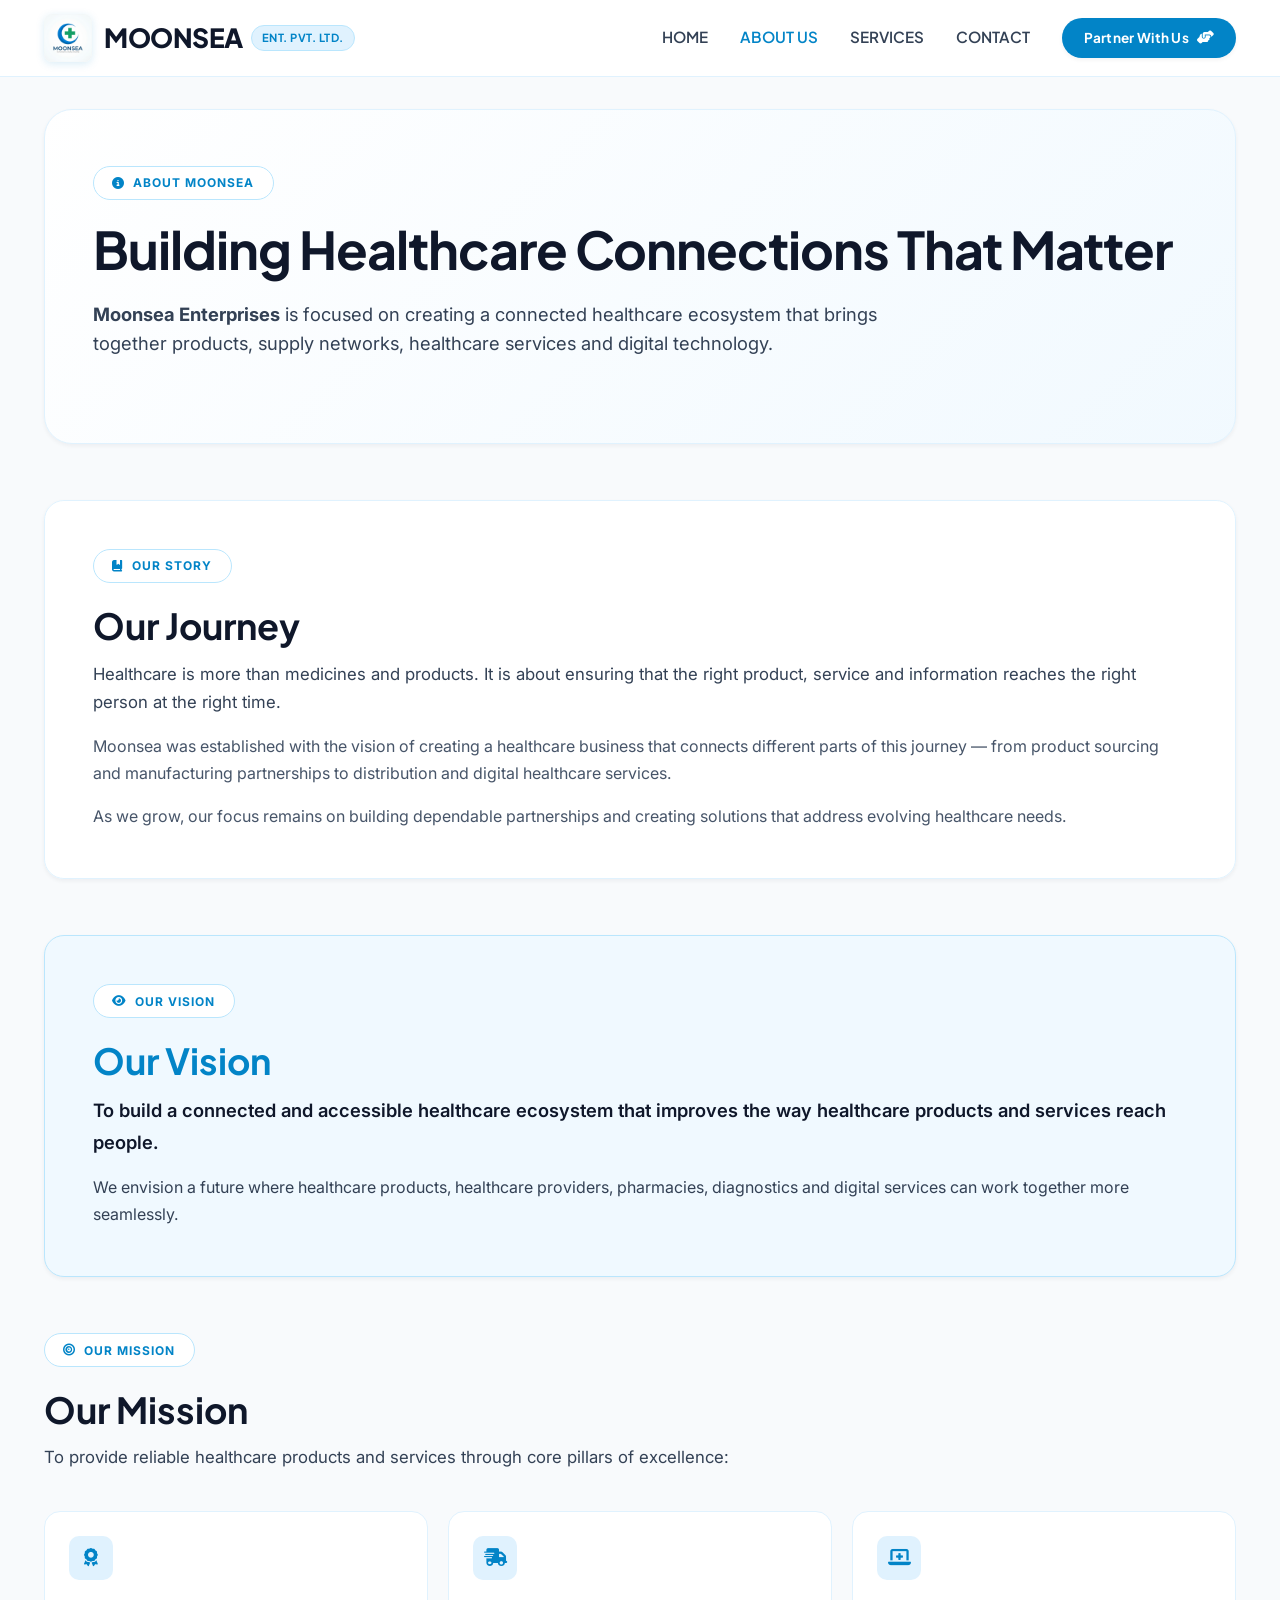
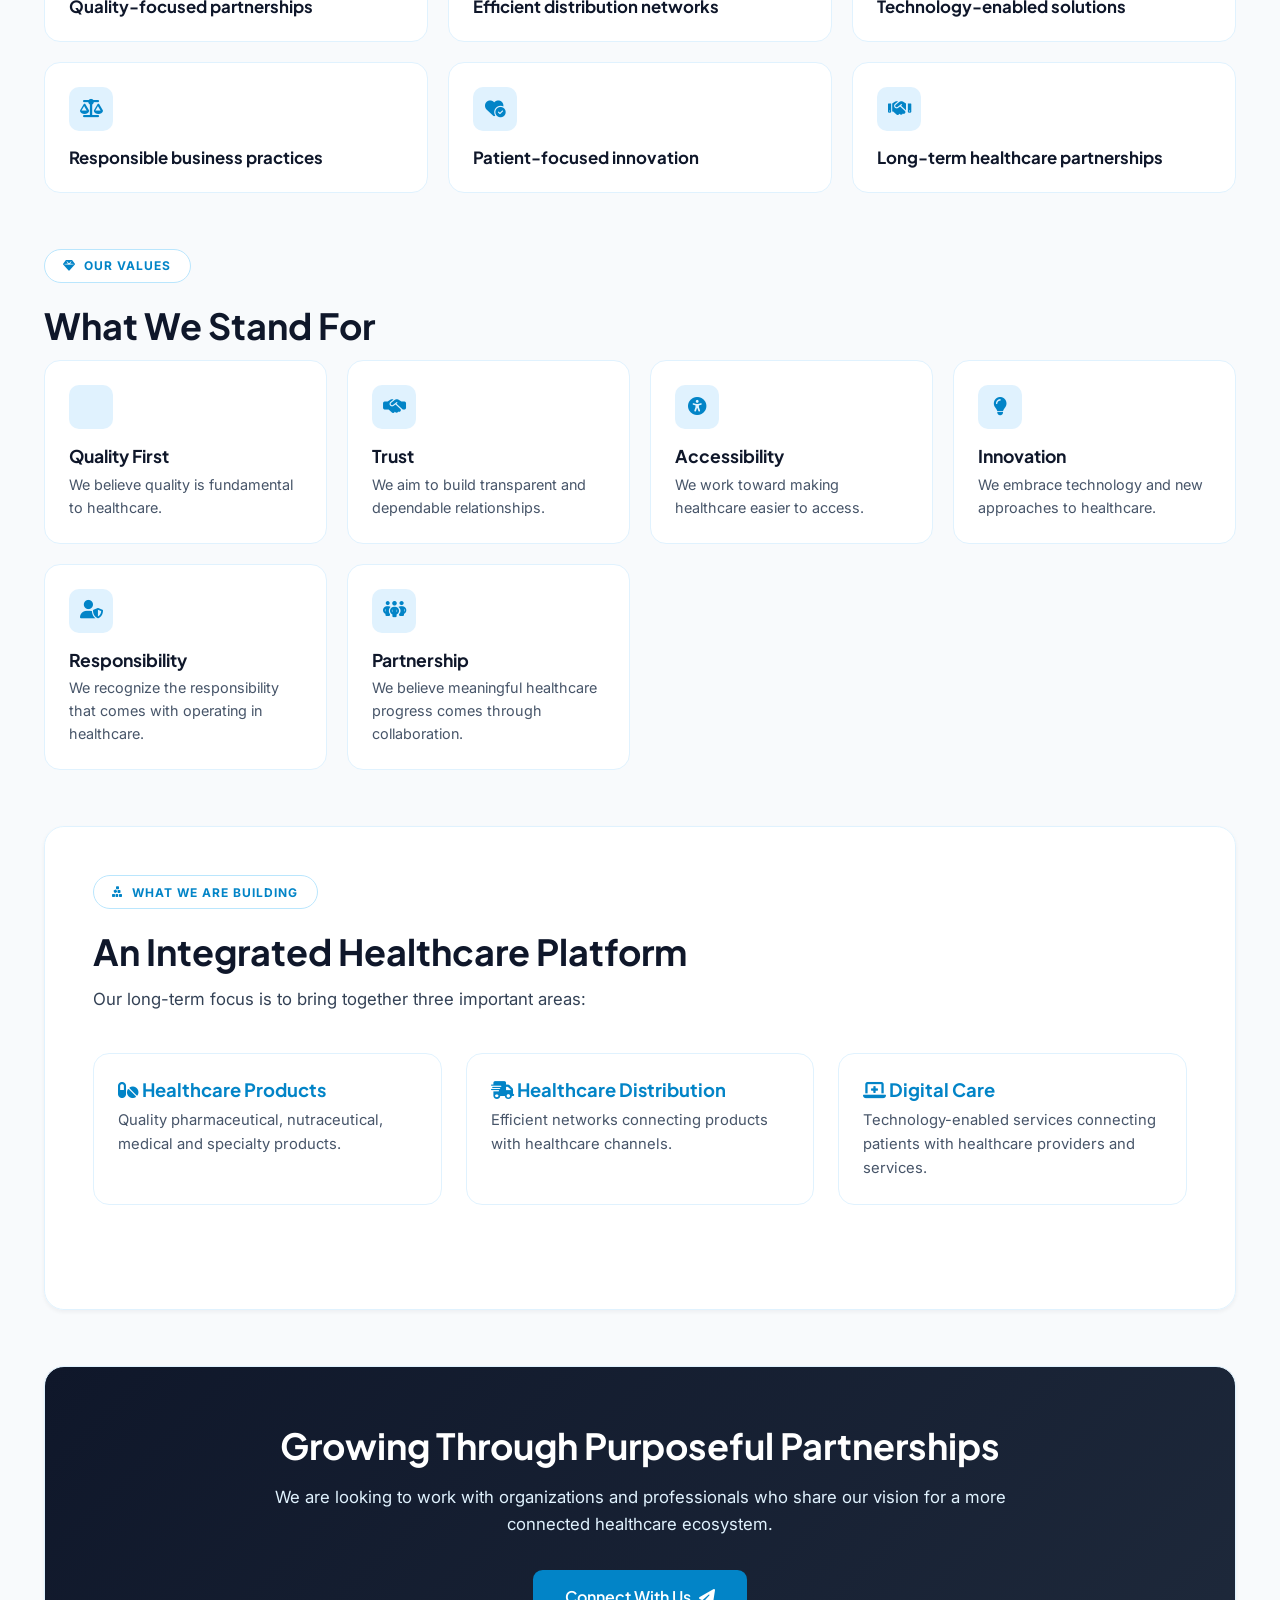
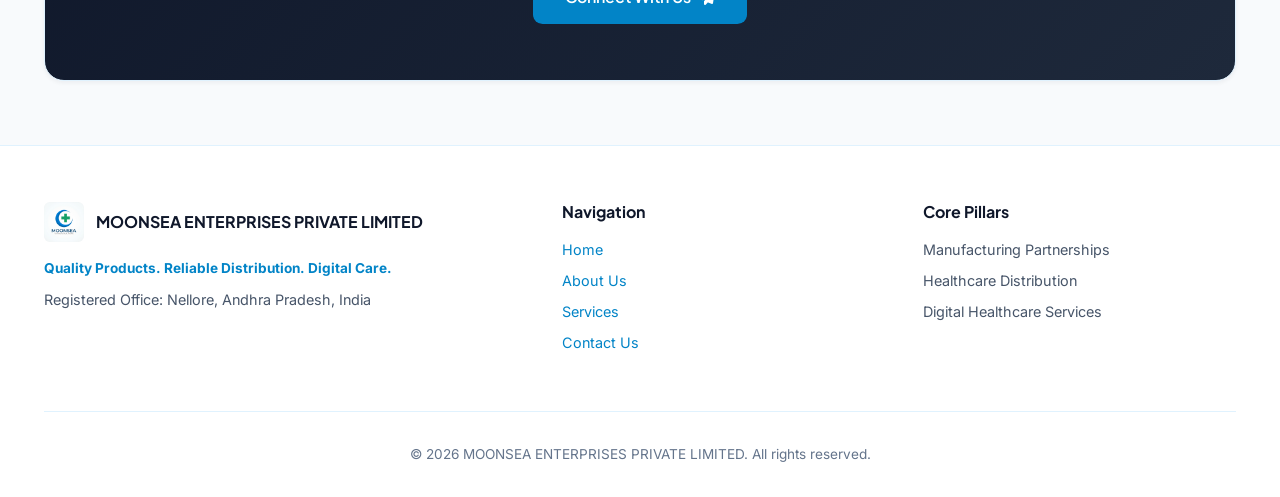
==== commit 20c3f1cb: "Restructure Moonsea Enterprises website into 4-page corporate healthcare portal" ====
--- a/about.html
+++ b/about.html
@@ -4,7 +4,7 @@
   <meta charset="utf-8"/>
   <meta name="viewport" content="width=device-width, initial-scale=1"/>
   <title>About Us | MOONSEA ENTERPRISES PRIVATE LIMITED</title>
-  <meta name="description" content="Learn about MOONSEA ENTERPRISES PRIVATE LIMITED, our leadership, healthcare ecosystem ambition, and pharmaceutical distribution."/>
+  <meta name="description" content="Moonsea Enterprises is focused on creating a connected healthcare ecosystem that brings together products, supply networks, healthcare services and digital technology."/>
   
   <link rel="stylesheet" href="css/styles.css"/>
   <link rel="stylesheet" href="https://cdnjs.cloudflare.com/ajax/libs/font-awesome/6.5.2/css/all.min.css"/>
@@ -15,7 +15,7 @@
   <header class="sticky-header">
     <div class="container header-flex">
       <a href="index.html" class="brand-logo">
-        <img src="assets/images/logo.png" alt="MOONSEA Enterprises Logo" style="height: 48px; width: auto; border-radius: 8px; box-shadow: 0 2px 8px rgba(2, 132, 199, 0.15);"/>
+        <img src="assets/images/logo.png" alt="MOONSEA Logo" style="height: 48px; width: auto; border-radius: 8px; box-shadow: 0 2px 8px rgba(2, 132, 199, 0.15);"/>
         <div class="brand-title">
           MOONSEA
           <span class="brand-badge">ENT. PVT. LTD.</span>
@@ -24,14 +24,15 @@
 
       <nav>
         <ul class="nav-links">
-          <li><a href="index.html" class="nav-link">Home</a></li>
-          <li><a href="about.html" class="nav-link active">About</a></li>
+          <li><a href="index.html" class="nav-link">HOME</a></li>
+          <li><a href="about.html" class="nav-link active">ABOUT US</a></li>
+          <li><a href="services.html" class="nav-link">SERVICES</a></li>
+          <li><a href="contact.html" class="nav-link">CONTACT</a></li>
           <li>
-            <a href="franchise.html" class="franchise-cta">
-              Franchise <span class="sub-badge">Apply Now</span>
+            <a href="contact.html#partnership" class="partner-cta">
+              Partner With Us <i class="fa-solid fa-handshake-angle"></i>
             </a>
           </li>
-          <li><a href="contact.html" class="nav-link">Contact</a></li>
         </ul>
       </nav>
 
@@ -42,60 +43,164 @@
 
     <!-- Mobile Drawer -->
     <div class="mobile-nav" id="mobileMenuDrawer">
-      <a href="index.html" class="nav-link">Home</a>
-      <a href="about.html" class="nav-link active">About</a>
-      <a href="franchise.html" class="franchise-cta" style="justify-content:center;">Franchise Apply Now</a>
-      <a href="contact.html" class="nav-link">Contact</a>
+      <a href="index.html" class="nav-link">HOME</a>
+      <a href="about.html" class="nav-link active">ABOUT US</a>
+      <a href="services.html" class="nav-link">SERVICES</a>
+      <a href="contact.html" class="nav-link">CONTACT</a>
+      <a href="contact.html#partnership" class="partner-cta" style="justify-content:center;">Partner With Us</a>
     </div>
   </header>
 
   <!-- ================= MAIN CONTENT ================= -->
   <main class="container">
+    
+    <!-- Hero Section -->
     <section class="hero-grid">
-      <span class="hero-pill"><i class="fa-solid fa-circle-info"></i> About Our Company</span>
-      <h1>Committed to Excellence in Healthcare & Pharmaceuticals</h1>
+      <span class="hero-pill"><i class="fa-solid fa-circle-info"></i> About Moonsea</span>
+      <h1>Building Healthcare Connections That Matter</h1>
       <p>
-        <strong>MOONSEA ENTERPRISES PRIVATE LIMITED</strong> is a dedicated private healthcare company focused on providing quality healthcare supplies and medical goods.
-      </p>
-      <p style="font-size: 1rem; color: #475569;">
-        Headquartered in Sodhan Nagar, Nellore, Andhra Pradesh, we specialize in the retail sale of pharmaceuticals, medical and orthopaedic goods, toilet articles, and integrated digital healthcare solutions.
-      </p>
-    </section>
-
-    <!-- Company Core Pillars -->
-    <section class="glass-card" style="padding: 2.5rem; margin-bottom: 3.5rem;">
-      <h2 style="font-size: 1.75rem; color: #0f172a; margin-bottom: 1.5rem;">Company Profile & Strengths</h2>
-      <div class="stats-grid">
-        <div style="background: #f0f9ff; padding: 1.25rem; border-radius: 0.75rem; border: 1px solid #bae6fd;">
-          <span style="font-size: 0.75rem; font-weight: 700; text-transform: uppercase; color: #0284c7;">Company Name</span>
-          <p style="font-weight: 700; color: #0f172a; margin-top: 0.25rem;">MOONSEA ENTERPRISES PRIVATE LIMITED</p>
-        </div>
-        <div style="background: #f0f9ff; padding: 1.25rem; border-radius: 0.75rem; border: 1px solid #bae6fd;">
-          <span style="font-size: 0.75rem; font-weight: 700; text-transform: uppercase; color: #0284c7;">Primary Activity</span>
-          <p style="font-weight: 700; color: #0f172a; margin-top: 0.25rem;">Retail Sale of Pharmaceuticals & Medical Goods</p>
-        </div>
-        <div style="background: #f0f9ff; padding: 1.25rem; border-radius: 0.75rem; border: 1px solid #bae6fd;">
-          <span style="font-size: 0.75rem; font-weight: 700; text-transform: uppercase; color: #0284c7;">Product Range</span>
-          <p style="font-weight: 700; color: #0f172a; margin-top: 0.25rem;">Medicines, Orthopaedic Goods, Toilet Articles</p>
-        </div>
-        <div style="background: #f0f9ff; padding: 1.25rem; border-radius: 0.75rem; border: 1px solid #bae6fd;">
-          <span style="font-size: 0.75rem; font-weight: 700; text-transform: uppercase; color: #0284c7;">Quality Standards</span>
-          <p style="font-weight: 700; color: #0f172a; margin-top: 0.25rem;">100% Genuine Certified Healthcare Products</p>
-        </div>
-        <div style="background: #f0f9ff; padding: 1.25rem; border-radius: 0.75rem; border: 1px solid #bae6fd;">
-          <span style="font-size: 0.75rem; font-weight: 700; text-transform: uppercase; color: #0284c7;">Distribution Reach</span>
-          <p style="font-weight: 700; color: #0f172a; margin-top: 0.25rem;">Andhra Pradesh & South India Region</p>
-        </div>
-        <div style="background: #f0f9ff; padding: 1.25rem; border-radius: 0.75rem; border: 1px solid #bae6fd;">
-          <span style="font-size: 0.75rem; font-weight: 700; text-transform: uppercase; color: #0284c7;">Customer Commitment</span>
-          <p style="font-weight: 700; color: #059669; margin-top: 0.25rem;"><i class="fa-solid fa-circle-check"></i> Patient First</p>
-        </div>
-      </div>
-      <div style="margin-top: 1.5rem; background: #f8fafc; padding: 1.25rem; border-radius: 0.75rem; border: 1px solid #e0f2fe;">
-        <span style="font-size: 0.75rem; font-weight: 700; text-transform: uppercase; color: #0284c7;">Registered Office Address</span>
-        <p style="font-weight: 600; color: #0f172a; margin-top: 0.25rem;">H.No.23/1182/5 Room 6, Sodhan Nagar, Nellore, Nellore, Andhra Pradesh, 524003-India.</p>
-      </div>
-    </section>
+        <strong>Moonsea Enterprises</strong> is focused on creating a connected healthcare ecosystem that brings together products, supply networks, healthcare services and digital technology.
+      </p>
+    </section>
+
+    <!-- Section 2 — Our Story -->
+    <section class="glass-card" style="padding: 3rem; margin-bottom: 3.5rem;">
+      <span class="hero-pill"><i class="fa-solid fa-book-bookmark"></i> Our Story</span>
+      <h2 class="section-title">Our Journey</h2>
+      <p style="font-size: 1.05rem; color: #334155; line-height: 1.7; margin-bottom: 1rem;">
+        Healthcare is more than medicines and products. It is about ensuring that the right product, service and information reaches the right person at the right time.
+      </p>
+      <p style="font-size: 1rem; color: #475569; line-height: 1.7; margin-bottom: 1rem;">
+        Moonsea was established with the vision of creating a healthcare business that connects different parts of this journey — from product sourcing and manufacturing partnerships to distribution and digital healthcare services.
+      </p>
+      <p style="font-size: 1rem; color: #475569; line-height: 1.7;">
+        As we grow, our focus remains on building dependable partnerships and creating solutions that address evolving healthcare needs.
+      </p>
+    </section>
+
+    <!-- Section 3 — Our Vision -->
+    <section class="glass-card" style="padding: 3rem; margin-bottom: 3.5rem; background: #f0f9ff; border-color: #bae6fd;">
+      <span class="hero-pill" style="background:#ffffff;"><i class="fa-solid fa-eye"></i> Our Vision</span>
+      <h2 class="section-title" style="color:#0284c7;">Our Vision</h2>
+      <p style="font-size: 1.15rem; font-weight: 600; color: #0f172a; line-height: 1.7; margin-bottom: 1rem;">
+        To build a connected and accessible healthcare ecosystem that improves the way healthcare products and services reach people.
+      </p>
+      <p style="font-size: 1rem; color: #334155; line-height: 1.7;">
+        We envision a future where healthcare products, healthcare providers, pharmacies, diagnostics and digital services can work together more seamlessly.
+      </p>
+    </section>
+
+    <!-- Section 4 — Our Mission -->
+    <section style="margin-bottom: 3.5rem;">
+      <span class="hero-pill"><i class="fa-solid fa-bullseye"></i> Our Mission</span>
+      <h2 class="section-title">Our Mission</h2>
+      <p class="section-desc">To provide reliable healthcare products and services through core pillars of excellence:</p>
+
+      <div class="values-grid" style="grid-template-columns: repeat(auto-fit, minmax(300px, 1fr));">
+        <div class="value-card">
+          <div class="value-icon"><i class="fa-solid fa-award"></i></div>
+          <h4 style="font-size: 1.05rem;">Quality-focused partnerships</h4>
+        </div>
+        <div class="value-card">
+          <div class="value-icon"><i class="fa-solid fa-truck-fast"></i></div>
+          <h4 style="font-size: 1.05rem;">Efficient distribution networks</h4>
+        </div>
+        <div class="value-card">
+          <div class="value-icon"><i class="fa-solid fa-laptop-medical"></i></div>
+          <h4 style="font-size: 1.05rem;">Technology-enabled solutions</h4>
+        </div>
+        <div class="value-card">
+          <div class="value-icon"><i class="fa-solid fa-scale-balanced"></i></div>
+          <h4 style="font-size: 1.05rem;">Responsible business practices</h4>
+        </div>
+        <div class="value-card">
+          <div class="value-icon"><i class="fa-solid fa-heart-circle-check"></i></div>
+          <h4 style="font-size: 1.05rem;">Patient-focused innovation</h4>
+        </div>
+        <div class="value-card">
+          <div class="value-icon"><i class="fa-solid fa-handshake"></i></div>
+          <h4 style="font-size: 1.05rem;">Long-term healthcare partnerships</h4>
+        </div>
+      </div>
+    </section>
+
+    <!-- Section 5 — Our Values -->
+    <section style="margin-bottom: 3.5rem;">
+      <span class="hero-pill"><i class="fa-solid fa-gem"></i> Our Values</span>
+      <h2 class="section-title">What We Stand For</h2>
+
+      <div class="values-grid">
+        <div class="value-card">
+          <div class="value-icon"><i class="fa-solid fa-shield-check"></i></div>
+          <h4 style="font-size: 1.1rem; margin-bottom: 0.35rem;">Quality First</h4>
+          <p style="font-size: 0.9rem; color: #475569;">We believe quality is fundamental to healthcare.</p>
+        </div>
+
+        <div class="value-card">
+          <div class="value-icon"><i class="fa-solid fa-handshake-simple"></i></div>
+          <h4 style="font-size: 1.1rem; margin-bottom: 0.35rem;">Trust</h4>
+          <p style="font-size: 0.9rem; color: #475569;">We aim to build transparent and dependable relationships.</p>
+        </div>
+
+        <div class="value-card">
+          <div class="value-icon"><i class="fa-solid fa-universal-access"></i></div>
+          <h4 style="font-size: 1.1rem; margin-bottom: 0.35rem;">Accessibility</h4>
+          <p style="font-size: 0.9rem; color: #475569;">We work toward making healthcare easier to access.</p>
+        </div>
+
+        <div class="value-card">
+          <div class="value-icon"><i class="fa-solid fa-lightbulb"></i></div>
+          <h4 style="font-size: 1.1rem; margin-bottom: 0.35rem;">Innovation</h4>
+          <p style="font-size: 0.9rem; color: #475569;">We embrace technology and new approaches to healthcare.</p>
+        </div>
+
+        <div class="value-card">
+          <div class="value-icon"><i class="fa-solid fa-user-shield"></i></div>
+          <h4 style="font-size: 1.1rem; margin-bottom: 0.35rem;">Responsibility</h4>
+          <p style="font-size: 0.9rem; color: #475569;">We recognize the responsibility that comes with operating in healthcare.</p>
+        </div>
+
+        <div class="value-card">
+          <div class="value-icon"><i class="fa-solid fa-people-group"></i></div>
+          <h4 style="font-size: 1.1rem; margin-bottom: 0.35rem;">Partnership</h4>
+          <p style="font-size: 0.9rem; color: #475569;">We believe meaningful healthcare progress comes through collaboration.</p>
+        </div>
+      </div>
+    </section>
+
+    <!-- Section 6 — What We Are Building -->
+    <section class="glass-card" style="padding: 3rem; margin-bottom: 3.5rem;">
+      <span class="hero-pill"><i class="fa-solid fa-cubes-stacked"></i> What We Are Building</span>
+      <h2 class="section-title">An Integrated Healthcare Platform</h2>
+      <p class="section-desc">Our long-term focus is to bring together three important areas:</p>
+
+      <div class="grid-3">
+        <div style="background:#ffffff; border:1px solid #e0f2fe; border-radius:1rem; padding:1.5rem;">
+          <h3 style="font-size:1.15rem; color:#0284c7; margin-bottom:0.5rem;"><i class="fa-solid fa-pills me-2"></i> Healthcare Products</h3>
+          <p style="font-size:0.925rem; color:#475569;">Quality pharmaceutical, nutraceutical, medical and specialty products.</p>
+        </div>
+        <div style="background:#ffffff; border:1px solid #e0f2fe; border-radius:1rem; padding:1.5rem;">
+          <h3 style="font-size:1.15rem; color:#0284c7; margin-bottom:0.5rem;"><i class="fa-solid fa-truck-fast me-2"></i> Healthcare Distribution</h3>
+          <p style="font-size:0.925rem; color:#475569;">Efficient networks connecting products with healthcare channels.</p>
+        </div>
+        <div style="background:#ffffff; border:1px solid #e0f2fe; border-radius:1rem; padding:1.5rem;">
+          <h3 style="font-size:1.15rem; color:#0284c7; margin-bottom:0.5rem;"><i class="fa-solid fa-laptop-medical me-2"></i> Digital Care</h3>
+          <p style="font-size:0.925rem; color:#475569;">Technology-enabled services connecting patients with healthcare providers and services.</p>
+        </div>
+      </div>
+    </section>
+
+    <!-- About CTA Banner -->
+    <section class="glass-card" style="background: linear-gradient(135deg, #0f172a 0%, #1e293b 100%); color: #ffffff; text-align: center; padding: 3.5rem 2rem; margin-bottom: 3.5rem;">
+      <h2 style="font-size: 2.25rem; color: #ffffff; margin-bottom: 1rem;">Growing Through Purposeful Partnerships</h2>
+      <p style="max-width: 750px; margin: 0 auto 2rem; color: #e0f2fe; font-size: 1.05rem; line-height: 1.6;">
+        We are looking to work with organizations and professionals who share our vision for a more connected healthcare ecosystem.
+      </p>
+      <a href="contact.html" class="btn btn-primary" style="background: #0284c7; padding: 0.9rem 2rem; font-size: 1rem;">
+        Connect With Us <i class="fa-solid fa-paper-plane"></i>
+      </a>
+    </section>
+
   </main>
 
   <!-- ================= FOOTER ================= -->
@@ -104,22 +209,28 @@
       <div class="footer-grid">
         <div class="footer-col">
           <div style="display: flex; align-items: center; gap: 0.75rem; margin-bottom: 1rem;">
-            <img src="assets/images/logo.png" alt="MOONSEA logo" style="height: 40px; width: auto; border-radius: 6px;"/>
+            <img src="assets/images/logo.png" alt="MOONSEA Logo" style="height: 40px; width: auto; border-radius: 6px;"/>
             <h4 style="margin-bottom:0;">MOONSEA ENTERPRISES PRIVATE LIMITED</h4>
           </div>
-          <p>Registered Address: H.No.23/1182/5 Room 6, Sodhan Nagar, Nellore, AP 524003, India</p>
-        </div>
+          <p style="font-size: 0.85rem; color: #0284c7; font-weight: 700; margin-bottom: 0.5rem;">
+            Quality Products. Reliable Distribution. Digital Care.
+          </p>
+          <p>Registered Office: Nellore, Andhra Pradesh, India</p>
+        </div>
+
         <div class="footer-col">
-          <h4>Quick Links</h4>
+          <h4>Navigation</h4>
           <p><a href="index.html">Home</a></p>
           <p><a href="about.html">About Us</a></p>
-          <p><a href="franchise.html">Franchise Application</a></p>
+          <p><a href="services.html">Services</a></p>
           <p><a href="contact.html">Contact Us</a></p>
         </div>
+
         <div class="footer-col">
-          <h4>Business Focus</h4>
-          <p>Pharmaceutical Trade</p>
-          <p>Orthopaedic Appliances</p>
+          <h4>Core Pillars</h4>
+          <p>Manufacturing Partnerships</p>
+          <p>Healthcare Distribution</p>
+          <p>Digital Healthcare Services</p>
         </div>
       </div>
 
--- a/css/styles.css
+++ b/css/styles.css
@@ -1,6 +1,6 @@
 /* ==========================================================================
-   MOONSEA ENTERPRISES PRIVATE LIMITED (CIN: U47721AP2024PTC116151)
-   Complete Master CSS - Replicating sureshhealthcare.com Aesthetics
+   MOONSEA ENTERPRISES PRIVATE LIMITED
+   Master CSS - 4-Page Corporate Healthcare Ecosystem Architecture
    ========================================================================== */
 
 @import url('https://fonts.googleapis.com/css2?family=Inter:wght@300;400;500;600;700&family=Plus+Jakarta+Sans:wght@400;500;600;700;800&display=swap');
@@ -14,6 +14,8 @@
   --brand-200: #bae6fd;
   --brand-100: #e0f2fe;
   --brand-50: #f0f9ff;
+  --emerald-600: #059669;
+  --emerald-100: #d1fae5;
   --slate-900: #0f172a;
   --slate-700: #334155;
   --slate-600: #475569;
@@ -76,7 +78,7 @@
   position: sticky;
   top: 0;
   z-index: 1000;
-  background: rgba(255, 255, 255, 0.92);
+  background: rgba(255, 255, 255, 0.94);
   backdrop-filter: blur(12px);
   -webkit-backdrop-filter: blur(12px);
   border-bottom: 1px solid var(--brand-100);
@@ -98,7 +100,7 @@
 
 .brand-title {
   font-family: var(--font-heading);
-  font-size: 1.75rem;
+  font-size: 1.65rem;
   font-weight: 800;
   color: var(--brand-900);
   letter-spacing: -0.5px;
@@ -122,7 +124,7 @@
 .nav-links {
   display: flex;
   align-items: center;
-  gap: 1.75rem;
+  gap: 2rem;
   list-style: none;
 }
 
@@ -139,35 +141,26 @@
   color: var(--brand-700);
 }
 
-.franchise-cta {
+.partner-cta {
   display: inline-flex;
   align-items: center;
   gap: 0.5rem;
-  padding: 0.55rem 1.25rem;
+  padding: 0.6rem 1.35rem;
   border-radius: 9999px;
   background: var(--brand-700);
   color: #ffffff !important;
   font-family: var(--font-heading);
   font-weight: 700;
-  font-size: 0.8rem;
-  text-transform: uppercase;
-  letter-spacing: 0.5px;
-  text-decoration: none;
+  font-size: 0.85rem;
+  letter-spacing: 0.3px;
   box-shadow: var(--shadow-sm);
   transition: var(--transition);
 }
 
-.franchise-cta:hover {
+.partner-cta:hover {
   background: var(--brand-800);
   transform: translateY(-1px);
   box-shadow: var(--shadow-md);
-}
-
-.sub-badge {
-  background: rgba(255, 255, 255, 0.25);
-  padding: 0.15rem 0.55rem;
-  border-radius: 9999px;
-  font-size: 0.65rem;
 }
 
 .hamburger {
@@ -200,7 +193,7 @@
   background: linear-gradient(135deg, rgba(255, 255, 255, 0.98) 0%, rgba(240, 249, 255, 0.85) 100%);
   padding: 3.5rem 3rem;
   margin-top: 2rem;
-  margin-bottom: 3rem;
+  margin-bottom: 3.5rem;
   overflow: hidden;
   box-shadow: var(--shadow-sm);
 }
@@ -281,21 +274,14 @@
   background: var(--brand-50);
 }
 
-/* ================= METRICS & CARDS ================= */
-.stats-grid {
-  display: grid;
-  grid-template-columns: repeat(auto-fit, minmax(280px, 1fr));
-  gap: 1.25rem;
-  margin-bottom: 3.5rem;
-}
-
+/* ================= CARDS & GRIDS ================= */
 .glass-card {
   background: rgba(255, 255, 255, 0.95);
   backdrop-filter: blur(16px);
   -webkit-backdrop-filter: blur(16px);
   border: 1px solid var(--brand-100);
   border-radius: 1.25rem;
-  padding: 1.75rem;
+  padding: 2rem;
   box-shadow: var(--shadow-sm);
   transition: var(--transition);
 }
@@ -306,20 +292,6 @@
   border-color: var(--brand-200);
 }
 
-.stat-num {
-  font-size: 2.25rem;
-  font-weight: 800;
-  color: var(--brand-700);
-  font-family: var(--font-heading);
-}
-
-.stat-desc {
-  font-size: 0.925rem;
-  color: var(--slate-600);
-  margin-top: 0.35rem;
-}
-
-/* ================= SECTION STYLES ================= */
 .section-title {
   font-size: 2.25rem;
   color: var(--brand-900);
@@ -333,13 +305,6 @@
   margin-bottom: 2.5rem;
 }
 
-.grid-4 {
-  display: grid;
-  grid-template-columns: repeat(auto-fit, minmax(260px, 1fr));
-  gap: 1.25rem;
-  margin-bottom: 3.5rem;
-}
-
 .grid-3 {
   display: grid;
   grid-template-columns: repeat(auto-fit, minmax(320px, 1fr));
@@ -347,76 +312,167 @@
   margin-bottom: 3.5rem;
 }
 
-.offering-card {
-  height: 100%;
+.grid-2 {
+  display: grid;
+  grid-template-columns: repeat(auto-fit, minmax(420px, 1fr));
+  gap: 2rem;
+  margin-bottom: 3.5rem;
+}
+
+/* ================= ECOSYSTEM FLOW DIAGRAM ================= */
+.ecosystem-flow {
+  display: flex;
+  align-items: center;
+  justify-content: space-between;
+  gap: 0.75rem;
+  background: #ffffff;
+  border: 1px solid var(--brand-100);
+  border-radius: 1.25rem;
+  padding: 2rem 1.5rem;
+  margin-top: 2rem;
+  margin-bottom: 3.5rem;
+  overflow-x: auto;
+  box-shadow: var(--shadow-sm);
+}
+
+.flow-step {
   display: flex;
   flex-direction: column;
-}
-
-.offering-card h3 {
-  font-size: 1.1rem;
-  text-transform: uppercase;
-  letter-spacing: 0.5px;
-  color: var(--brand-900);
-  margin-bottom: 1.25rem;
-  padding-bottom: 0.75rem;
-  border-bottom: 2px solid var(--brand-100);
-}
-
-.bullet-list {
-  list-style: none;
-  display: flex;
-  flex-direction: column;
-  gap: 0.85rem;
-}
-
-.bullet-list li {
-  display: flex;
-  align-items: flex-start;
-  gap: 0.75rem;
+  align-items: center;
+  text-align: center;
+  gap: 0.5rem;
+  min-width: 140px;
+}
+
+.flow-icon {
+  width: 56px;
+  height: 56px;
+  border-radius: 50%;
+  background: var(--brand-50);
+  border: 1px solid var(--brand-200);
+  color: var(--brand-700);
+  display: flex;
+  align-items: center;
+  justify-content: center;
+  font-size: 1.35rem;
+}
+
+.flow-label {
+  font-family: var(--font-heading);
+  font-weight: 700;
+  font-size: 0.875rem;
+  color: var(--brand-900);
+}
+
+.flow-arrow {
+  color: var(--brand-500);
+  font-size: 1.2rem;
+  flex-shrink: 0;
+}
+
+/* ================= VALUES 6-CARD GRID ================= */
+.values-grid {
+  display: grid;
+  grid-template-columns: repeat(auto-fit, minmax(280px, 1fr));
+  gap: 1.25rem;
+  margin-bottom: 3.5rem;
+}
+
+.value-card {
+  background: #ffffff;
+  border: 1px solid var(--brand-100);
+  border-radius: 1rem;
+  padding: 1.5rem;
+  transition: var(--transition);
+}
+
+.value-card:hover {
+  border-color: var(--brand-200);
+  transform: translateY(-2px);
+  box-shadow: var(--shadow-sm);
+}
+
+.value-icon {
+  width: 44px;
+  height: 44px;
+  border-radius: 10px;
+  background: var(--brand-100);
+  color: var(--brand-700);
+  display: flex;
+  align-items: center;
+  justify-content: center;
+  font-size: 1.15rem;
+  margin-bottom: 1rem;
+}
+
+/* ================= WHO WE SERVE TABLE ================= */
+.table-container {
+  width: 100%;
+  overflow-x: auto;
+  border-radius: 1rem;
+  border: 1px solid var(--brand-100);
+  background: #ffffff;
+  margin-bottom: 3.5rem;
+  box-shadow: var(--shadow-sm);
+}
+
+.serve-table {
+  width: 100%;
+  border-collapse: collapse;
+  text-align: left;
+}
+
+.serve-table th {
+  background: var(--brand-50);
+  font-family: var(--font-heading);
+  font-weight: 700;
+  font-size: 0.9rem;
+  color: var(--brand-900);
+  padding: 1rem 1.5rem;
+  border-bottom: 1px solid var(--brand-100);
+}
+
+.serve-table td {
+  padding: 1rem 1.5rem;
+  border-bottom: 1px solid #f1f5f9;
   font-size: 0.925rem;
   color: var(--slate-700);
 }
 
-.bullet-dot {
-  width: 8px;
-  height: 8px;
-  border-radius: 50%;
-  background: var(--brand-700);
-  margin-top: 0.45rem;
-  flex-shrink: 0;
-}
-
-/* ================= DARK BANNER ================= */
-.dark-card {
-  border-radius: 1.75rem;
-  border: 1px solid var(--brand-100);
-  background: var(--brand-900);
-  color: #ffffff;
-  padding: 3rem;
-  margin-bottom: 3.5rem;
-}
-
-.dark-card h2 {
-  color: #ffffff;
-  font-size: 2.25rem;
-  margin-top: 0.5rem;
-  margin-bottom: 1.5rem;
-}
-
-.feature-pill-grid {
-  display: grid;
-  grid-template-columns: repeat(auto-fit, minmax(300px, 1fr));
-  gap: 1rem;
-}
-
-.feature-pill {
-  background: rgba(255, 255, 255, 0.08);
-  border: 1px solid rgba(255, 255, 255, 0.15);
-  border-radius: 0.75rem;
-  padding: 1rem 1.25rem;
+.serve-table tr:last-child td {
+  border-bottom: none;
+}
+
+/* ================= FORM CONTROLS ================= */
+.form-group {
+  display: flex;
+  flex-direction: column;
+  gap: 0.35rem;
+}
+
+.form-label {
+  font-family: var(--font-heading);
+  font-size: 0.85rem;
+  font-weight: 600;
+  color: var(--brand-900);
+}
+
+.form-input, .form-select, .form-textarea {
+  width: 100%;
+  padding: 0.75rem 1rem;
+  border-radius: 0.5rem;
+  border: 1px solid var(--brand-200);
+  background: #ffffff;
+  font-family: var(--font-body);
   font-size: 0.925rem;
-  color: var(--brand-50);
+  color: var(--slate-900);
+  transition: var(--transition);
+}
+
+.form-input:focus, .form-select:focus, .form-textarea:focus {
+  outline: none;
+  border-color: var(--brand-600);
+  box-shadow: 0 0 0 3px rgba(14, 165, 233, 0.15);
 }
 
 /* ================= FOOTER ================= */
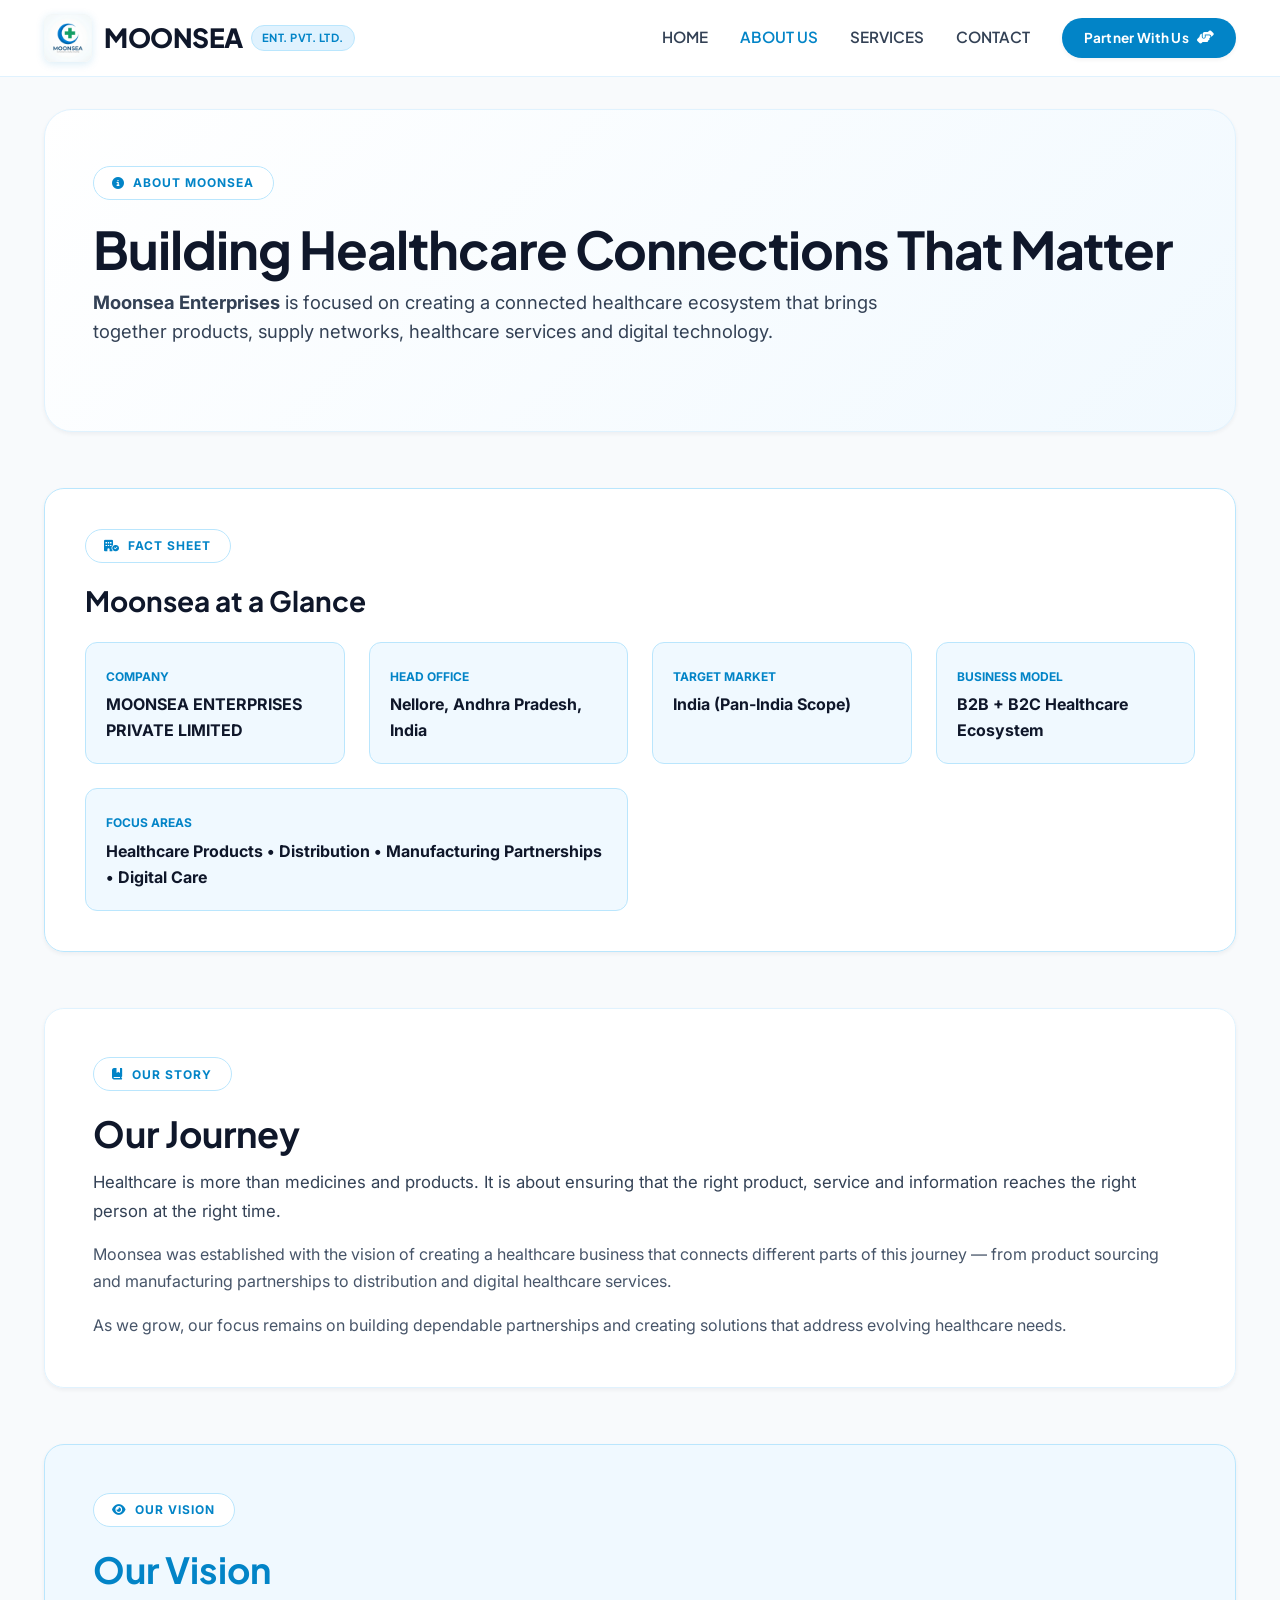
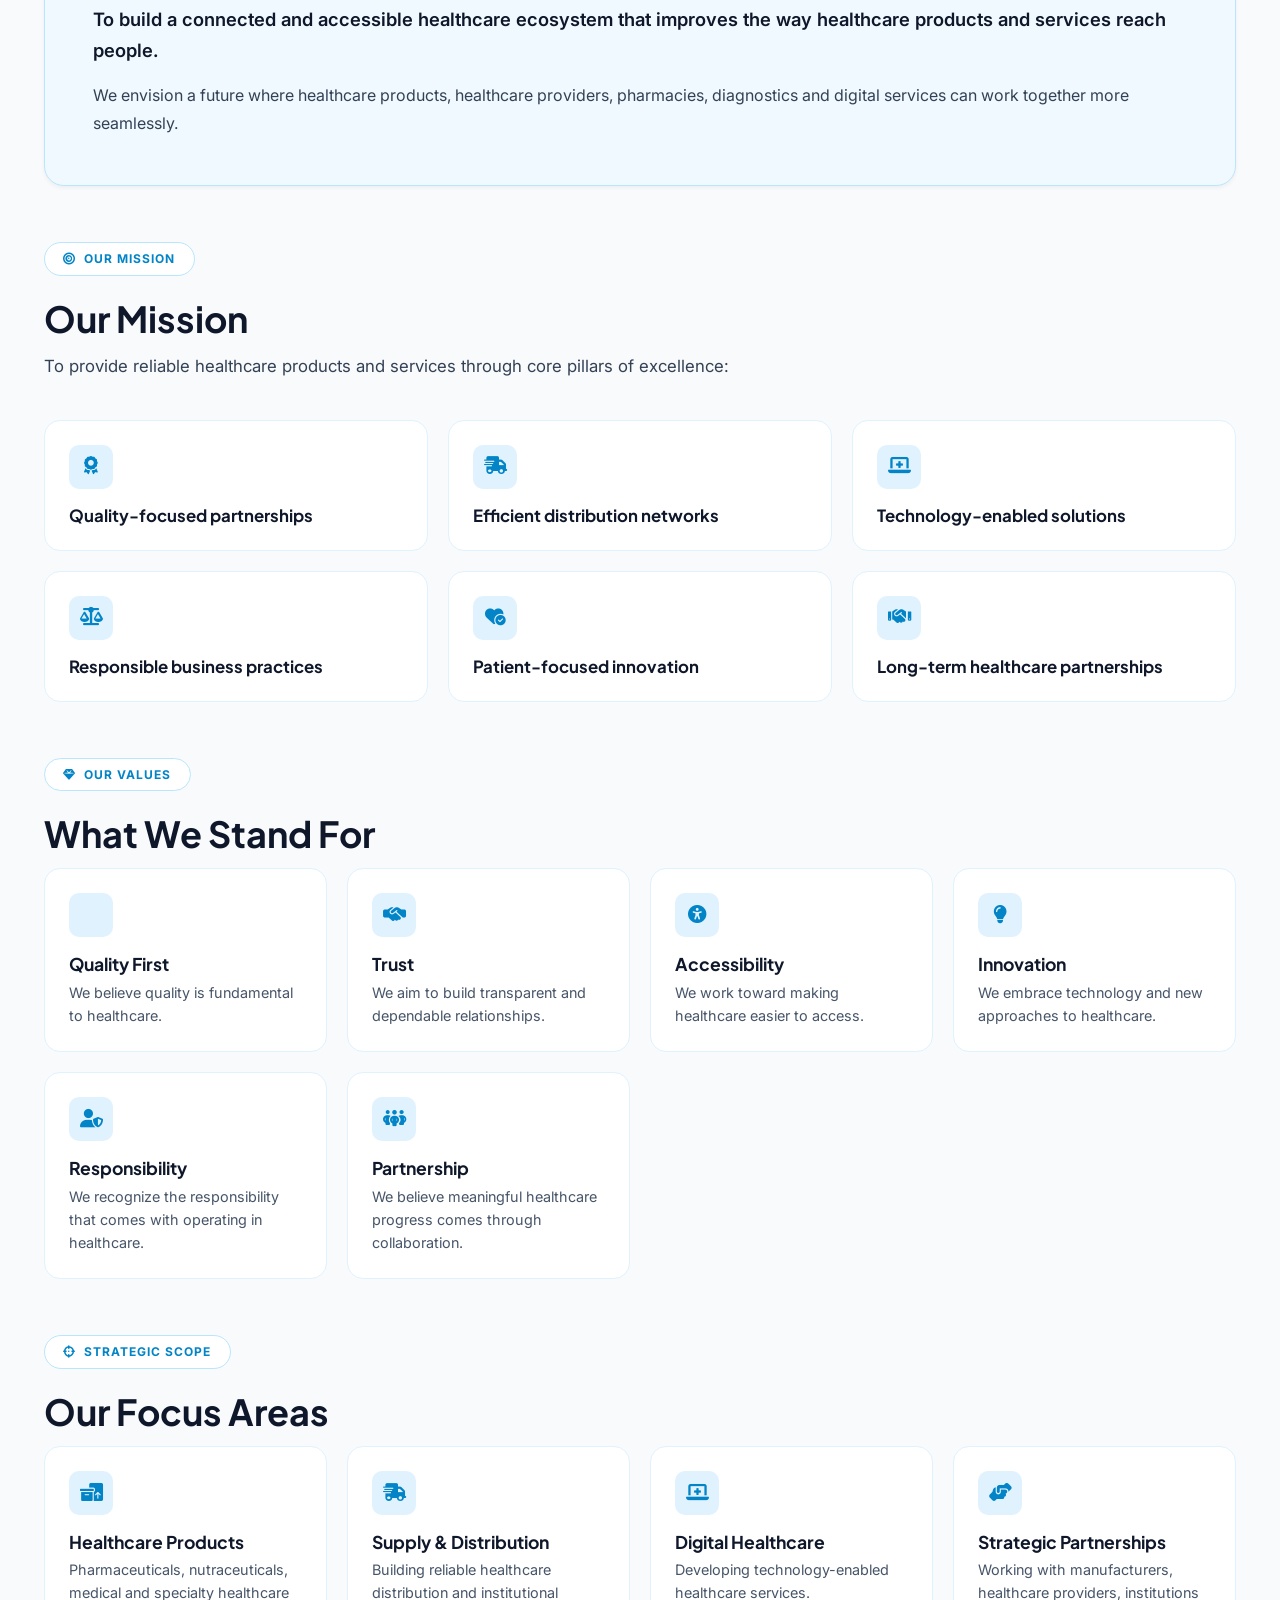
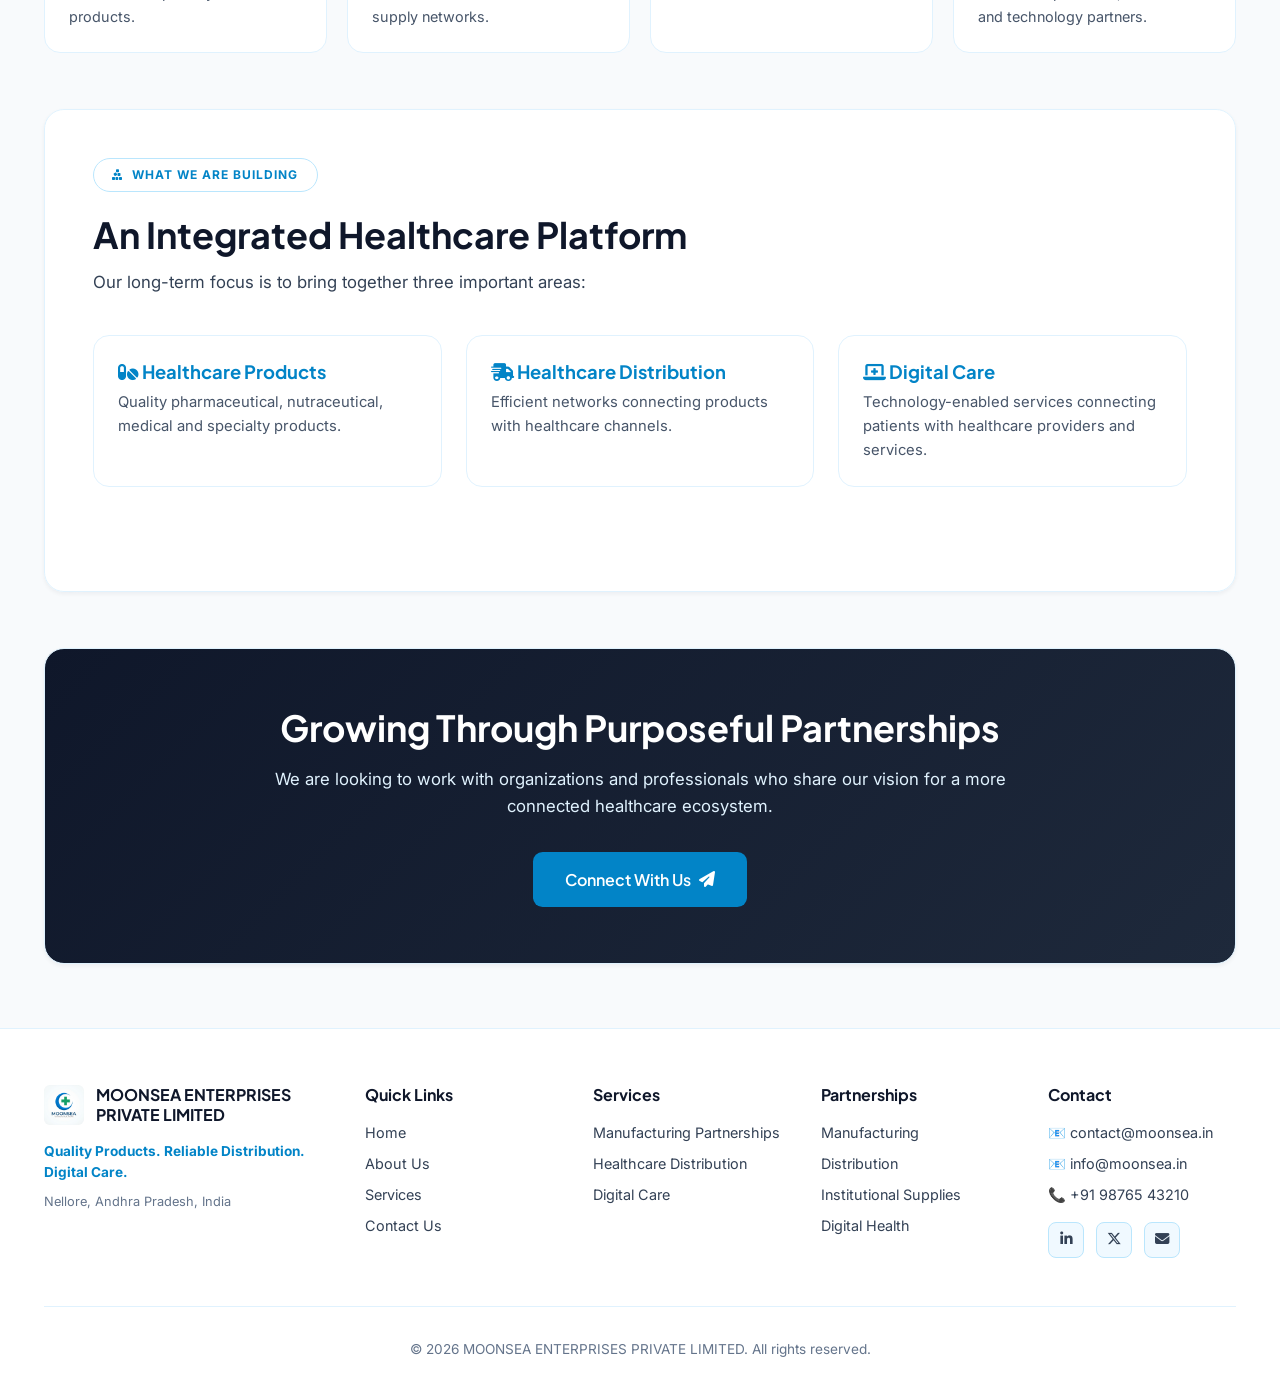
==== commit c09917ba: "Complete 19-point website perfection for MOONSEA ENTERPRISES PRIVATE LIMITED" ====
--- a/about.html
+++ b/about.html
@@ -3,9 +3,16 @@
 <head>
   <meta charset="utf-8"/>
   <meta name="viewport" content="width=device-width, initial-scale=1"/>
-  <title>About Us | MOONSEA ENTERPRISES PRIVATE LIMITED</title>
-  <meta name="description" content="Moonsea Enterprises is focused on creating a connected healthcare ecosystem that brings together products, supply networks, healthcare services and digital technology."/>
+  <title>About Moonsea Enterprises | Building a Connected Healthcare Ecosystem</title>
+  <meta name="description" content="Discover Moonsea Enterprises story, vision, mission, values, company facts, and focus areas across healthcare products, distribution, and digital care."/>
   
+  <!-- Open Graph / WhatsApp Preview Meta Tags -->
+  <meta property="og:type" content="website"/>
+  <meta property="og:url" content="https://moonsea.in/about.html"/>
+  <meta property="og:title" content="About Moonsea Enterprises | Building a Connected Healthcare Ecosystem"/>
+  <meta property="og:description" content="Moonsea Enterprises is focused on creating a connected healthcare ecosystem bringing together products, supply networks, healthcare services and digital technology."/>
+  <meta property="og:image" content="assets/images/hero_ecosystem.png"/>
+
   <link rel="stylesheet" href="css/styles.css"/>
   <link rel="stylesheet" href="https://cdnjs.cloudflare.com/ajax/libs/font-awesome/6.5.2/css/all.min.css"/>
 </head>
@@ -63,6 +70,35 @@
       </p>
     </section>
 
+    <!-- Company Facts — Moonsea at a Glance -->
+    <section class="glass-card" style="padding: 2.5rem; margin-bottom: 3.5rem; border-color: #bae6fd;">
+      <span class="hero-pill"><i class="fa-solid fa-building-circle-check"></i> Fact Sheet</span>
+      <h2 style="font-size: 1.75rem; color: #0f172a; margin-bottom: 1.5rem;">Moonsea at a Glance</h2>
+      
+      <div class="grid-3" style="grid-template-columns: repeat(auto-fit, minmax(220px, 1fr)); margin-bottom: 0;">
+        <div style="background:#f0f9ff; padding:1.25rem; border-radius:0.75rem; border:1px solid #bae6fd;">
+          <span style="font-size:0.75rem; font-weight:700; text-transform:uppercase; color:#0284c7;">Company</span>
+          <p style="font-weight:700; color:#0f172a; margin-top:0.25rem;">MOONSEA ENTERPRISES PRIVATE LIMITED</p>
+        </div>
+        <div style="background:#f0f9ff; padding:1.25rem; border-radius:0.75rem; border:1px solid #bae6fd;">
+          <span style="font-size:0.75rem; font-weight:700; text-transform:uppercase; color:#0284c7;">Head Office</span>
+          <p style="font-weight:700; color:#0f172a; margin-top:0.25rem;">Nellore, Andhra Pradesh, India</p>
+        </div>
+        <div style="background:#f0f9ff; padding:1.25rem; border-radius:0.75rem; border:1px solid #bae6fd;">
+          <span style="font-size:0.75rem; font-weight:700; text-transform:uppercase; color:#0284c7;">Target Market</span>
+          <p style="font-weight:700; color:#0f172a; margin-top:0.25rem;">India (Pan-India Scope)</p>
+        </div>
+        <div style="background:#f0f9ff; padding:1.25rem; border-radius:0.75rem; border:1px solid #bae6fd;">
+          <span style="font-size:0.75rem; font-weight:700; text-transform:uppercase; color:#0284c7;">Business Model</span>
+          <p style="font-weight:700; color:#0f172a; margin-top:0.25rem;">B2B + B2C Healthcare Ecosystem</p>
+        </div>
+        <div style="background:#f0f9ff; padding:1.25rem; border-radius:0.75rem; border:1px solid #bae6fd; grid-column: span 2;">
+          <span style="font-size:0.75rem; font-weight:700; text-transform:uppercase; color:#0284c7;">Focus Areas</span>
+          <p style="font-weight:700; color:#0f172a; margin-top:0.25rem;">Healthcare Products • Distribution • Manufacturing Partnerships • Digital Care</p>
+        </div>
+      </div>
+    </section>
+
     <!-- Section 2 — Our Story -->
     <section class="glass-card" style="padding: 3rem; margin-bottom: 3.5rem;">
       <span class="hero-pill"><i class="fa-solid fa-book-bookmark"></i> Our Story</span>
@@ -168,7 +204,39 @@
       </div>
     </section>
 
-    <!-- Section 6 — What We Are Building -->
+    <!-- Section 6 — Our Focus Areas -->
+    <section style="margin-bottom: 3.5rem;">
+      <span class="hero-pill"><i class="fa-solid fa-crosshairs"></i> Strategic Scope</span>
+      <h2 class="section-title">Our Focus Areas</h2>
+
+      <div class="values-grid">
+        <div class="value-card">
+          <div class="value-icon"><i class="fa-solid fa-boxes-packing"></i></div>
+          <h4 style="font-size: 1.1rem; margin-bottom: 0.35rem;">Healthcare Products</h4>
+          <p style="font-size: 0.9rem; color: #475569;">Pharmaceuticals, nutraceuticals, medical and specialty healthcare products.</p>
+        </div>
+
+        <div class="value-card">
+          <div class="value-icon"><i class="fa-solid fa-truck-fast"></i></div>
+          <h4 style="font-size: 1.1rem; margin-bottom: 0.35rem;">Supply & Distribution</h4>
+          <p style="font-size: 0.9rem; color: #475569;">Building reliable healthcare distribution and institutional supply networks.</p>
+        </div>
+
+        <div class="value-card">
+          <div class="value-icon"><i class="fa-solid fa-laptop-medical"></i></div>
+          <h4 style="font-size: 1.1rem; margin-bottom: 0.35rem;">Digital Healthcare</h4>
+          <p style="font-size: 0.9rem; color: #475569;">Developing technology-enabled healthcare services.</p>
+        </div>
+
+        <div class="value-card">
+          <div class="value-icon"><i class="fa-solid fa-handshake-angle"></i></div>
+          <h4 style="font-size: 1.1rem; margin-bottom: 0.35rem;">Strategic Partnerships</h4>
+          <p style="font-size: 0.9rem; color: #475569;">Working with manufacturers, healthcare providers, institutions and technology partners.</p>
+        </div>
+      </div>
+    </section>
+
+    <!-- Section 7 — What We Are Building -->
     <section class="glass-card" style="padding: 3rem; margin-bottom: 3.5rem;">
       <span class="hero-pill"><i class="fa-solid fa-cubes-stacked"></i> What We Are Building</span>
       <h2 class="section-title">An Integrated Healthcare Platform</h2>
@@ -206,7 +274,7 @@
   <!-- ================= FOOTER ================= -->
   <footer class="site-footer">
     <div class="container">
-      <div class="footer-grid">
+      <div class="footer-5col">
         <div class="footer-col">
           <div style="display: flex; align-items: center; gap: 0.75rem; margin-bottom: 1rem;">
             <img src="assets/images/logo.png" alt="MOONSEA Logo" style="height: 40px; width: auto; border-radius: 6px;"/>
@@ -215,11 +283,13 @@
           <p style="font-size: 0.85rem; color: #0284c7; font-weight: 700; margin-bottom: 0.5rem;">
             Quality Products. Reliable Distribution. Digital Care.
           </p>
-          <p>Registered Office: Nellore, Andhra Pradesh, India</p>
-        </div>
-
-        <div class="footer-col">
-          <h4>Navigation</h4>
+          <p style="font-size: 0.8rem; color: #64748b;">
+            Nellore, Andhra Pradesh, India
+          </p>
+        </div>
+
+        <div class="footer-col">
+          <h4>Quick Links</h4>
           <p><a href="index.html">Home</a></p>
           <p><a href="about.html">About Us</a></p>
           <p><a href="services.html">Services</a></p>
@@ -227,10 +297,30 @@
         </div>
 
         <div class="footer-col">
-          <h4>Core Pillars</h4>
-          <p>Manufacturing Partnerships</p>
-          <p>Healthcare Distribution</p>
-          <p>Digital Healthcare Services</p>
+          <h4>Services</h4>
+          <p><a href="services.html#manufacturing">Manufacturing Partnerships</a></p>
+          <p><a href="services.html#distribution">Healthcare Distribution</a></p>
+          <p><a href="services.html#digital-care">Digital Care</a></p>
+        </div>
+
+        <div class="footer-col">
+          <h4>Partnerships</h4>
+          <p><a href="contact.html#partnership">Manufacturing</a></p>
+          <p><a href="contact.html#partnership">Distribution</a></p>
+          <p><a href="contact.html#partnership">Institutional Supplies</a></p>
+          <p><a href="contact.html#partnership">Digital Health</a></p>
+        </div>
+
+        <div class="footer-col">
+          <h4>Contact</h4>
+          <p>📧 <a href="mailto:contact@moonsea.in">contact@moonsea.in</a></p>
+          <p>📧 <a href="mailto:info@moonsea.in">info@moonsea.in</a></p>
+          <p style="margin-top:0.5rem;">📞 <a href="tel:+919876543210">+91 98765 43210</a></p>
+          <div class="footer-socials">
+            <a href="https://linkedin.com" target="_blank" class="social-icon" aria-label="LinkedIn"><i class="fa-brands fa-linkedin-in"></i></a>
+            <a href="https://twitter.com" target="_blank" class="social-icon" aria-label="Twitter"><i class="fa-brands fa-x-twitter"></i></a>
+            <a href="mailto:contact@moonsea.in" class="social-icon" aria-label="Email"><i class="fa-solid fa-envelope"></i></a>
+          </div>
         </div>
       </div>
 
--- a/css/styles.css
+++ b/css/styles.css
@@ -1,6 +1,6 @@
 /* ==========================================================================
    MOONSEA ENTERPRISES PRIVATE LIMITED
-   Master CSS - 4-Page Corporate Healthcare Ecosystem Architecture
+   Master CSS - Refined Corporate Healthcare Ecosystem Architecture
    ========================================================================== */
 
 @import url('https://fonts.googleapis.com/css2?family=Inter:wght@300;400;500;600;700&family=Plus+Jakarta+Sans:wght@400;500;600;700;800&display=swap');
@@ -16,6 +16,7 @@
   --brand-50: #f0f9ff;
   --emerald-600: #059669;
   --emerald-100: #d1fae5;
+  --whatsapp-green: #25D366;
   --slate-900: #0f172a;
   --slate-700: #334155;
   --slate-600: #475569;
@@ -78,7 +79,7 @@
   position: sticky;
   top: 0;
   z-index: 1000;
-  background: rgba(255, 255, 255, 0.94);
+  background: rgba(255, 255, 255, 0.95);
   backdrop-filter: blur(12px);
   -webkit-backdrop-filter: blur(12px);
   border-bottom: 1px solid var(--brand-100);
@@ -217,9 +218,17 @@
 .hero-grid h1 {
   font-size: 3.25rem;
   color: var(--brand-900);
-  margin-bottom: 1.25rem;
+  margin-bottom: 0.5rem;
   letter-spacing: -1px;
   line-height: 1.15;
+}
+
+.hero-subtagline {
+  font-family: var(--font-heading);
+  font-size: 1.2rem;
+  font-weight: 700;
+  color: var(--brand-700);
+  margin-bottom: 1.25rem;
 }
 
 .hero-grid p {
@@ -272,6 +281,18 @@
 .btn-outline:hover {
   border-color: var(--brand-500);
   background: var(--brand-50);
+}
+
+.btn-whatsapp {
+  background: var(--whatsapp-green);
+  color: #ffffff !important;
+  font-weight: 700;
+}
+
+.btn-whatsapp:hover {
+  background: #1eb956;
+  transform: translateY(-2px);
+  box-shadow: 0 4px 15px rgba(37, 211, 102, 0.3);
 }
 
 /* ================= CARDS & GRIDS ================= */
@@ -319,54 +340,63 @@
   margin-bottom: 3.5rem;
 }
 
-/* ================= ECOSYSTEM FLOW DIAGRAM ================= */
-.ecosystem-flow {
+/* ================= VISUAL ECOSYSTEM FLOW DIAGRAM ================= */
+.ecosystem-flow-visual {
   display: flex;
   align-items: center;
   justify-content: space-between;
-  gap: 0.75rem;
-  background: #ffffff;
+  gap: 1rem;
+  background: linear-gradient(135deg, #ffffff 0%, #f0f9ff 100%);
   border: 1px solid var(--brand-100);
-  border-radius: 1.25rem;
-  padding: 2rem 1.5rem;
+  border-radius: 1.5rem;
+  padding: 2.5rem 1.5rem;
   margin-top: 2rem;
   margin-bottom: 3.5rem;
   overflow-x: auto;
   box-shadow: var(--shadow-sm);
 }
 
-.flow-step {
+.flow-node {
   display: flex;
   flex-direction: column;
   align-items: center;
   text-align: center;
-  gap: 0.5rem;
-  min-width: 140px;
-}
-
-.flow-icon {
-  width: 56px;
-  height: 56px;
-  border-radius: 50%;
-  background: var(--brand-50);
-  border: 1px solid var(--brand-200);
+  gap: 0.75rem;
+  min-width: 150px;
+  position: relative;
+}
+
+.flow-node-icon {
+  width: 64px;
+  height: 64px;
+  border-radius: 16px;
+  background: #ffffff;
+  border: 2px solid var(--brand-200);
   color: var(--brand-700);
   display: flex;
   align-items: center;
   justify-content: center;
-  font-size: 1.35rem;
-}
-
-.flow-label {
-  font-family: var(--font-heading);
-  font-weight: 700;
-  font-size: 0.875rem;
-  color: var(--brand-900);
-}
-
-.flow-arrow {
+  font-size: 1.6rem;
+  box-shadow: 0 4px 12px rgba(2, 132, 199, 0.08);
+  transition: var(--transition);
+}
+
+.flow-node:hover .flow-node-icon {
+  border-color: var(--brand-600);
+  transform: translateY(-3px);
+  box-shadow: 0 8px 20px rgba(2, 132, 199, 0.15);
+}
+
+.flow-node-title {
+  font-family: var(--font-heading);
+  font-weight: 700;
+  font-size: 0.95rem;
+  color: var(--brand-900);
+}
+
+.flow-connector {
   color: var(--brand-500);
-  font-size: 1.2rem;
+  font-size: 1.5rem;
   flex-shrink: 0;
 }
 
@@ -405,45 +435,7 @@
   margin-bottom: 1rem;
 }
 
-/* ================= WHO WE SERVE TABLE ================= */
-.table-container {
-  width: 100%;
-  overflow-x: auto;
-  border-radius: 1rem;
-  border: 1px solid var(--brand-100);
-  background: #ffffff;
-  margin-bottom: 3.5rem;
-  box-shadow: var(--shadow-sm);
-}
-
-.serve-table {
-  width: 100%;
-  border-collapse: collapse;
-  text-align: left;
-}
-
-.serve-table th {
-  background: var(--brand-50);
-  font-family: var(--font-heading);
-  font-weight: 700;
-  font-size: 0.9rem;
-  color: var(--brand-900);
-  padding: 1rem 1.5rem;
-  border-bottom: 1px solid var(--brand-100);
-}
-
-.serve-table td {
-  padding: 1rem 1.5rem;
-  border-bottom: 1px solid #f1f5f9;
-  font-size: 0.925rem;
-  color: var(--slate-700);
-}
-
-.serve-table tr:last-child td {
-  border-bottom: none;
-}
-
-/* ================= FORM CONTROLS ================= */
+/* ================= FORM CONTROLS & ALERTS ================= */
 .form-group {
   display: flex;
   flex-direction: column;
@@ -475,6 +467,27 @@
   box-shadow: 0 0 0 3px rgba(14, 165, 233, 0.15);
 }
 
+.alert-banner {
+  padding: 1rem 1.25rem;
+  border-radius: 0.5rem;
+  font-size: 0.925rem;
+  font-weight: 600;
+  display: none;
+  margin-bottom: 1rem;
+}
+
+.alert-success {
+  background: #d1fae5;
+  color: #065f46;
+  border: 1px solid #6ee7b7;
+}
+
+.alert-error {
+  background: #fee2e2;
+  color: #991b1b;
+  border: 1px solid #fca5a5;
+}
+
 /* ================= FOOTER ================= */
 .site-footer {
   border-top: 1px solid var(--brand-100);
@@ -483,10 +496,10 @@
   margin-top: 4rem;
 }
 
-.footer-grid {
+.footer-5col {
   display: grid;
-  grid-template-columns: 1.5fr repeat(2, 1fr);
-  gap: 3rem;
+  grid-template-columns: 1.5fr repeat(4, 1fr);
+  gap: 2.5rem;
   font-size: 0.9rem;
   color: var(--slate-600);
 }
@@ -502,11 +515,36 @@
 }
 
 .footer-col a {
-  color: var(--brand-700);
+  color: var(--slate-700);
 }
 
 .footer-col a:hover {
+  color: var(--brand-700);
   text-decoration: underline;
+}
+
+.footer-socials {
+  display: flex;
+  gap: 0.75rem;
+  margin-top: 1rem;
+}
+
+.social-icon {
+  width: 36px;
+  height: 36px;
+  border-radius: 8px;
+  background: var(--brand-50);
+  border: 1px solid var(--brand-200);
+  color: var(--brand-700);
+  display: flex;
+  align-items: center;
+  justify-content: center;
+  transition: var(--transition);
+}
+
+.social-icon:hover {
+  background: var(--brand-700);
+  color: #ffffff;
 }
 
 .footer-bottom {
@@ -532,7 +570,13 @@
   .hero-grid {
     padding: 2rem 1.5rem;
   }
-  .footer-grid {
+  .footer-5col {
+    grid-template-columns: 1fr 1fr;
+  }
+}
+
+@media (max-width: 600px) {
+  .footer-5col {
     grid-template-columns: 1fr;
   }
 }
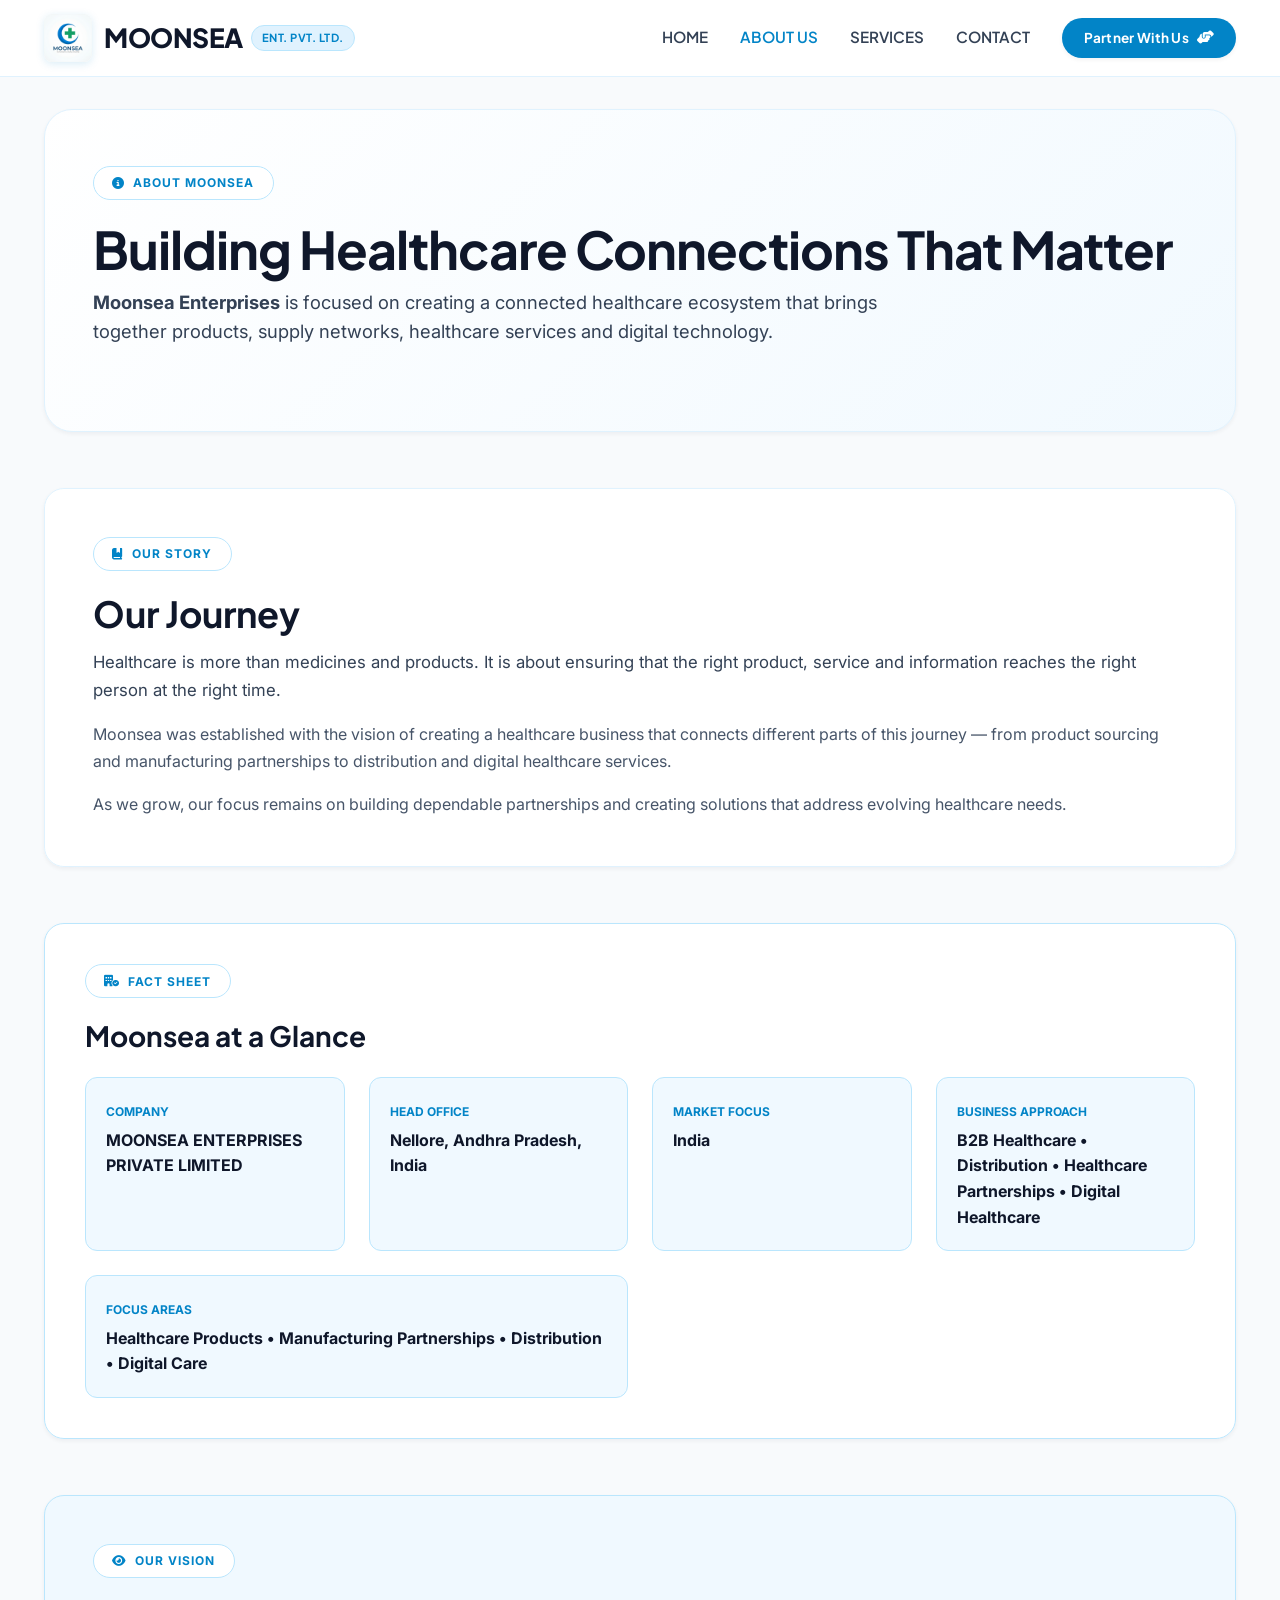
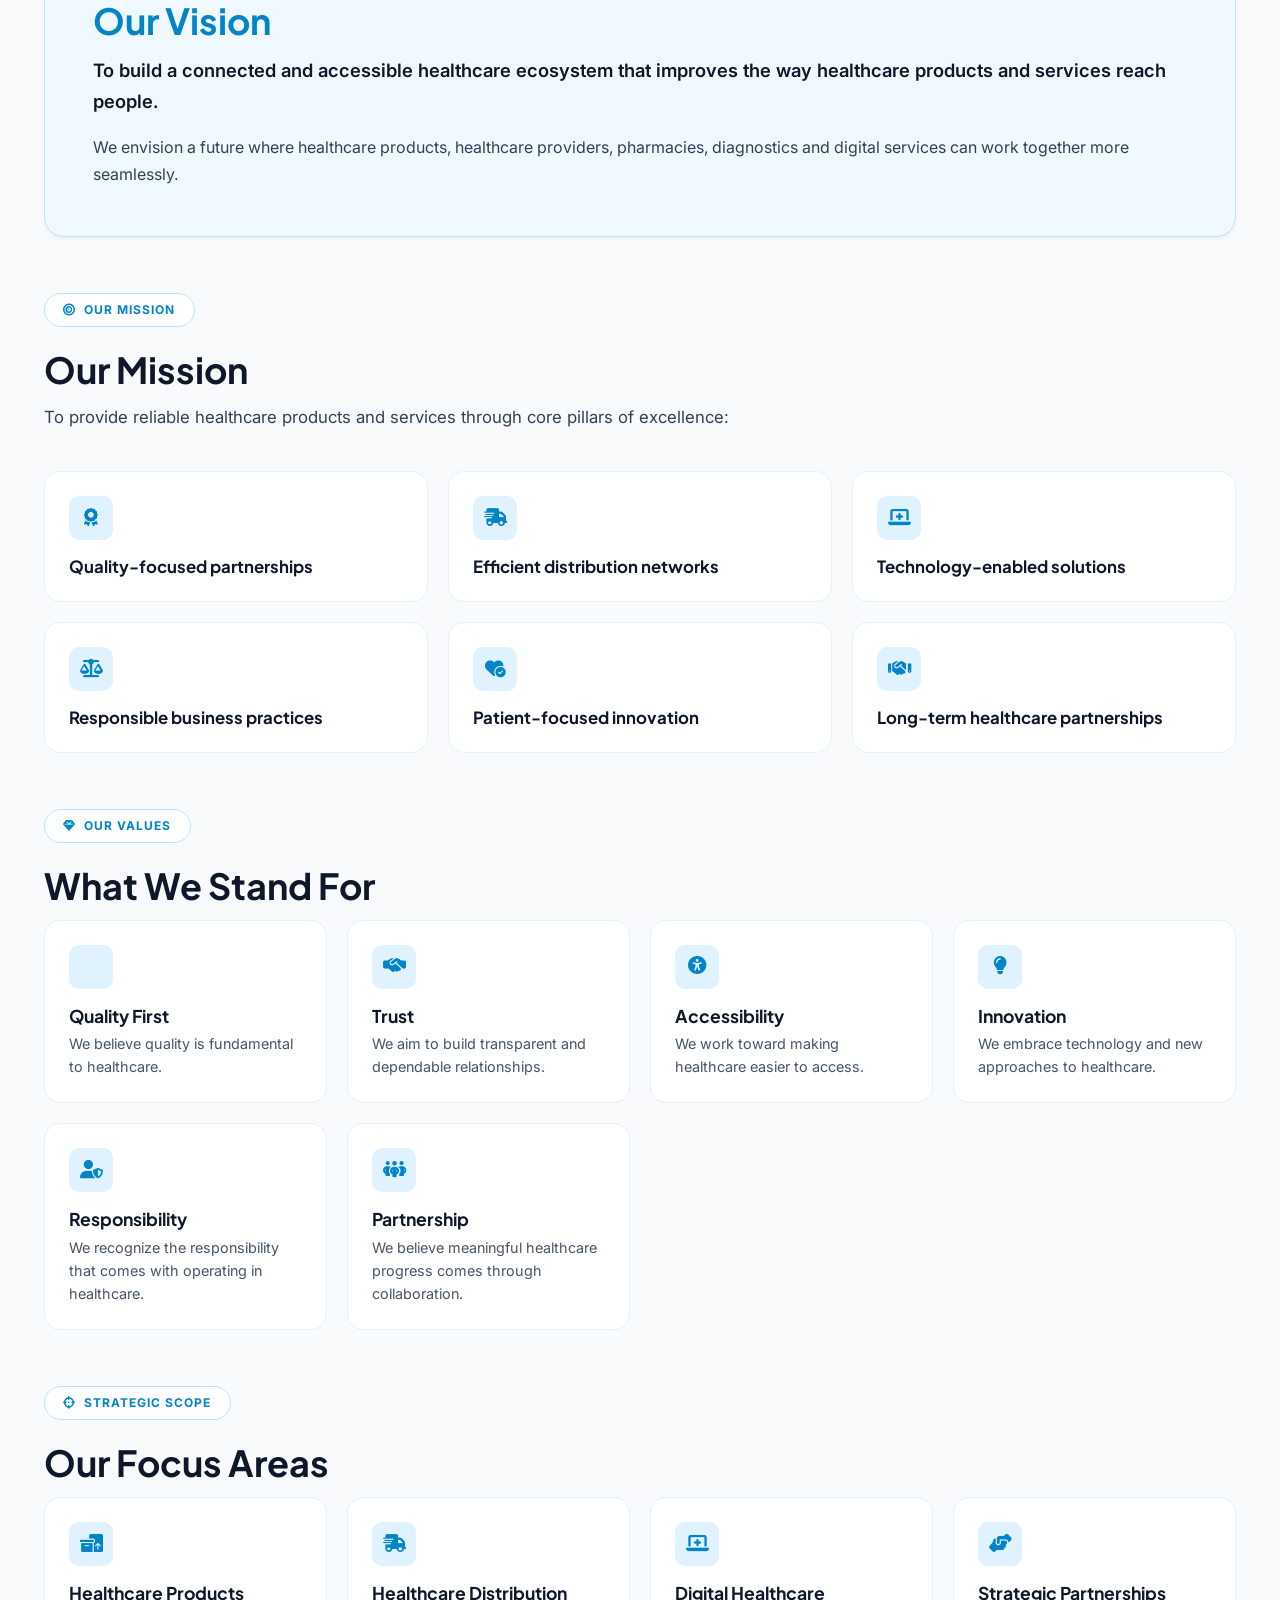
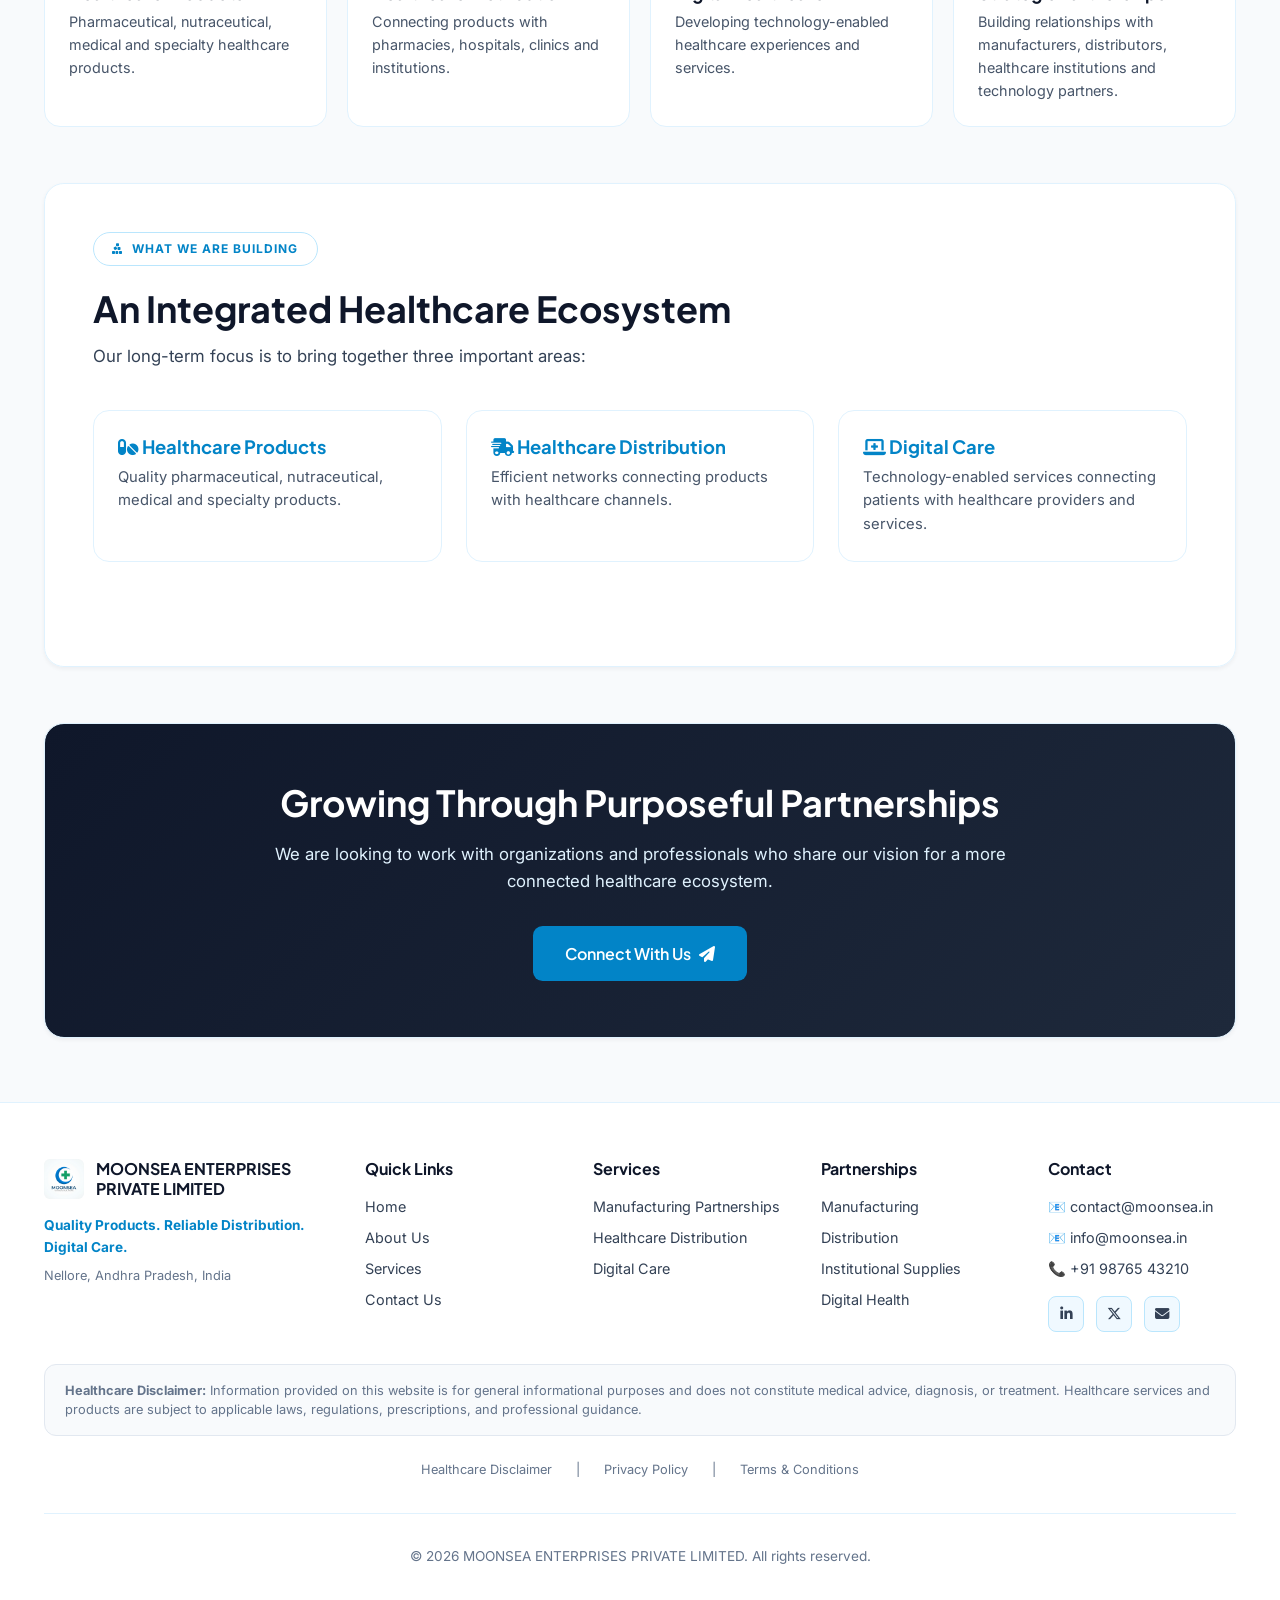
==== commit 9b2705c6: "Implement 17-point corporate website refinement for Moonsea Enterprises" ====
--- a/about.html
+++ b/about.html
@@ -70,7 +70,22 @@
       </p>
     </section>
 
-    <!-- Company Facts — Moonsea at a Glance -->
+    <!-- Section 2 — Our Story -->
+    <section class="glass-card" style="padding: 3rem; margin-bottom: 3.5rem;">
+      <span class="hero-pill"><i class="fa-solid fa-book-bookmark"></i> Our Story</span>
+      <h2 class="section-title">Our Journey</h2>
+      <p style="font-size: 1.05rem; color: #334155; line-height: 1.7; margin-bottom: 1rem;">
+        Healthcare is more than medicines and products. It is about ensuring that the right product, service and information reaches the right person at the right time.
+      </p>
+      <p style="font-size: 1rem; color: #475569; line-height: 1.7; margin-bottom: 1rem;">
+        Moonsea was established with the vision of creating a healthcare business that connects different parts of this journey — from product sourcing and manufacturing partnerships to distribution and digital healthcare services.
+      </p>
+      <p style="font-size: 1rem; color: #475569; line-height: 1.7;">
+        As we grow, our focus remains on building dependable partnerships and creating solutions that address evolving healthcare needs.
+      </p>
+    </section>
+
+    <!-- Moonsea at a Glance Fact Sheet -->
     <section class="glass-card" style="padding: 2.5rem; margin-bottom: 3.5rem; border-color: #bae6fd;">
       <span class="hero-pill"><i class="fa-solid fa-building-circle-check"></i> Fact Sheet</span>
       <h2 style="font-size: 1.75rem; color: #0f172a; margin-bottom: 1.5rem;">Moonsea at a Glance</h2>
@@ -85,33 +100,18 @@
           <p style="font-weight:700; color:#0f172a; margin-top:0.25rem;">Nellore, Andhra Pradesh, India</p>
         </div>
         <div style="background:#f0f9ff; padding:1.25rem; border-radius:0.75rem; border:1px solid #bae6fd;">
-          <span style="font-size:0.75rem; font-weight:700; text-transform:uppercase; color:#0284c7;">Target Market</span>
-          <p style="font-weight:700; color:#0f172a; margin-top:0.25rem;">India (Pan-India Scope)</p>
+          <span style="font-size:0.75rem; font-weight:700; text-transform:uppercase; color:#0284c7;">Market Focus</span>
+          <p style="font-weight:700; color:#0f172a; margin-top:0.25rem;">India</p>
         </div>
         <div style="background:#f0f9ff; padding:1.25rem; border-radius:0.75rem; border:1px solid #bae6fd;">
-          <span style="font-size:0.75rem; font-weight:700; text-transform:uppercase; color:#0284c7;">Business Model</span>
-          <p style="font-weight:700; color:#0f172a; margin-top:0.25rem;">B2B + B2C Healthcare Ecosystem</p>
+          <span style="font-size:0.75rem; font-weight:700; text-transform:uppercase; color:#0284c7;">Business Approach</span>
+          <p style="font-weight:700; color:#0f172a; margin-top:0.25rem;">B2B Healthcare • Distribution • Healthcare Partnerships • Digital Healthcare</p>
         </div>
         <div style="background:#f0f9ff; padding:1.25rem; border-radius:0.75rem; border:1px solid #bae6fd; grid-column: span 2;">
           <span style="font-size:0.75rem; font-weight:700; text-transform:uppercase; color:#0284c7;">Focus Areas</span>
-          <p style="font-weight:700; color:#0f172a; margin-top:0.25rem;">Healthcare Products • Distribution • Manufacturing Partnerships • Digital Care</p>
-        </div>
-      </div>
-    </section>
-
-    <!-- Section 2 — Our Story -->
-    <section class="glass-card" style="padding: 3rem; margin-bottom: 3.5rem;">
-      <span class="hero-pill"><i class="fa-solid fa-book-bookmark"></i> Our Story</span>
-      <h2 class="section-title">Our Journey</h2>
-      <p style="font-size: 1.05rem; color: #334155; line-height: 1.7; margin-bottom: 1rem;">
-        Healthcare is more than medicines and products. It is about ensuring that the right product, service and information reaches the right person at the right time.
-      </p>
-      <p style="font-size: 1rem; color: #475569; line-height: 1.7; margin-bottom: 1rem;">
-        Moonsea was established with the vision of creating a healthcare business that connects different parts of this journey — from product sourcing and manufacturing partnerships to distribution and digital healthcare services.
-      </p>
-      <p style="font-size: 1rem; color: #475569; line-height: 1.7;">
-        As we grow, our focus remains on building dependable partnerships and creating solutions that address evolving healthcare needs.
-      </p>
+          <p style="font-weight:700; color:#0f172a; margin-top:0.25rem;">Healthcare Products • Manufacturing Partnerships • Distribution • Digital Care</p>
+        </div>
+      </div>
     </section>
 
     <!-- Section 3 — Our Vision -->
@@ -213,25 +213,25 @@
         <div class="value-card">
           <div class="value-icon"><i class="fa-solid fa-boxes-packing"></i></div>
           <h4 style="font-size: 1.1rem; margin-bottom: 0.35rem;">Healthcare Products</h4>
-          <p style="font-size: 0.9rem; color: #475569;">Pharmaceuticals, nutraceuticals, medical and specialty healthcare products.</p>
+          <p style="font-size: 0.9rem; color: #475569;">Pharmaceutical, nutraceutical, medical and specialty healthcare products.</p>
         </div>
 
         <div class="value-card">
           <div class="value-icon"><i class="fa-solid fa-truck-fast"></i></div>
-          <h4 style="font-size: 1.1rem; margin-bottom: 0.35rem;">Supply & Distribution</h4>
-          <p style="font-size: 0.9rem; color: #475569;">Building reliable healthcare distribution and institutional supply networks.</p>
+          <h4 style="font-size: 1.1rem; margin-bottom: 0.35rem;">Healthcare Distribution</h4>
+          <p style="font-size: 0.9rem; color: #475569;">Connecting products with pharmacies, hospitals, clinics and institutions.</p>
         </div>
 
         <div class="value-card">
           <div class="value-icon"><i class="fa-solid fa-laptop-medical"></i></div>
           <h4 style="font-size: 1.1rem; margin-bottom: 0.35rem;">Digital Healthcare</h4>
-          <p style="font-size: 0.9rem; color: #475569;">Developing technology-enabled healthcare services.</p>
+          <p style="font-size: 0.9rem; color: #475569;">Developing technology-enabled healthcare experiences and services.</p>
         </div>
 
         <div class="value-card">
           <div class="value-icon"><i class="fa-solid fa-handshake-angle"></i></div>
           <h4 style="font-size: 1.1rem; margin-bottom: 0.35rem;">Strategic Partnerships</h4>
-          <p style="font-size: 0.9rem; color: #475569;">Working with manufacturers, healthcare providers, institutions and technology partners.</p>
+          <p style="font-size: 0.9rem; color: #475569;">Building relationships with manufacturers, distributors, healthcare institutions and technology partners.</p>
         </div>
       </div>
     </section>
@@ -239,7 +239,7 @@
     <!-- Section 7 — What We Are Building -->
     <section class="glass-card" style="padding: 3rem; margin-bottom: 3.5rem;">
       <span class="hero-pill"><i class="fa-solid fa-cubes-stacked"></i> What We Are Building</span>
-      <h2 class="section-title">An Integrated Healthcare Platform</h2>
+      <h2 class="section-title">An Integrated Healthcare Ecosystem</h2>
       <p class="section-desc">Our long-term focus is to bring together three important areas:</p>
 
       <div class="grid-3">
@@ -324,6 +324,17 @@
         </div>
       </div>
 
+      <!-- Legal Disclaimer & Links -->
+      <div class="disclaimer-box">
+        <strong>Healthcare Disclaimer:</strong> Information provided on this website is for general informational purposes and does not constitute medical advice, diagnosis, or treatment. Healthcare services and products are subject to applicable laws, regulations, prescriptions, and professional guidance.
+      </div>
+
+      <div class="footer-legal-links">
+        <a href="#disclaimer">Healthcare Disclaimer</a> |
+        <a href="#privacy">Privacy Policy</a> |
+        <a href="#terms">Terms & Conditions</a>
+      </div>
+
       <div class="footer-bottom">
         <p>&copy; 2026 MOONSEA ENTERPRISES PRIVATE LIMITED. All rights reserved.</p>
       </div>
--- a/css/styles.css
+++ b/css/styles.css
@@ -362,7 +362,7 @@
   align-items: center;
   text-align: center;
   gap: 0.75rem;
-  min-width: 150px;
+  min-width: 140px;
   position: relative;
 }
 
@@ -381,6 +381,12 @@
   transition: var(--transition);
 }
 
+.flow-node.moonsea-highlight .flow-node-icon {
+  background: var(--brand-700);
+  color: #ffffff;
+  border-color: var(--brand-500);
+}
+
 .flow-node:hover .flow-node-icon {
   border-color: var(--brand-600);
   transform: translateY(-3px);
@@ -433,6 +439,18 @@
   justify-content: center;
   font-size: 1.15rem;
   margin-bottom: 1rem;
+}
+
+/* ================= DISCLAIMER BOX ================= */
+.disclaimer-box {
+  background: #f8fafc;
+  border: 1px solid #e2e8f0;
+  border-radius: 0.75rem;
+  padding: 1rem 1.25rem;
+  font-size: 0.8rem;
+  color: #64748b;
+  line-height: 1.5;
+  margin-top: 2rem;
 }
 
 /* ================= FORM CONTROLS & ALERTS ================= */
@@ -547,10 +565,23 @@
   color: #ffffff;
 }
 
+.footer-legal-links {
+  display: flex;
+  justify-content: center;
+  gap: 1.5rem;
+  margin-top: 1.5rem;
+  font-size: 0.8rem;
+  color: var(--slate-500);
+}
+
+.footer-legal-links a:hover {
+  text-decoration: underline;
+}
+
 .footer-bottom {
   text-align: center;
   padding-top: 2rem;
-  margin-top: 3rem;
+  margin-top: 2rem;
   border-top: 1px solid var(--brand-100);
   font-size: 0.85rem;
   color: var(--slate-500);
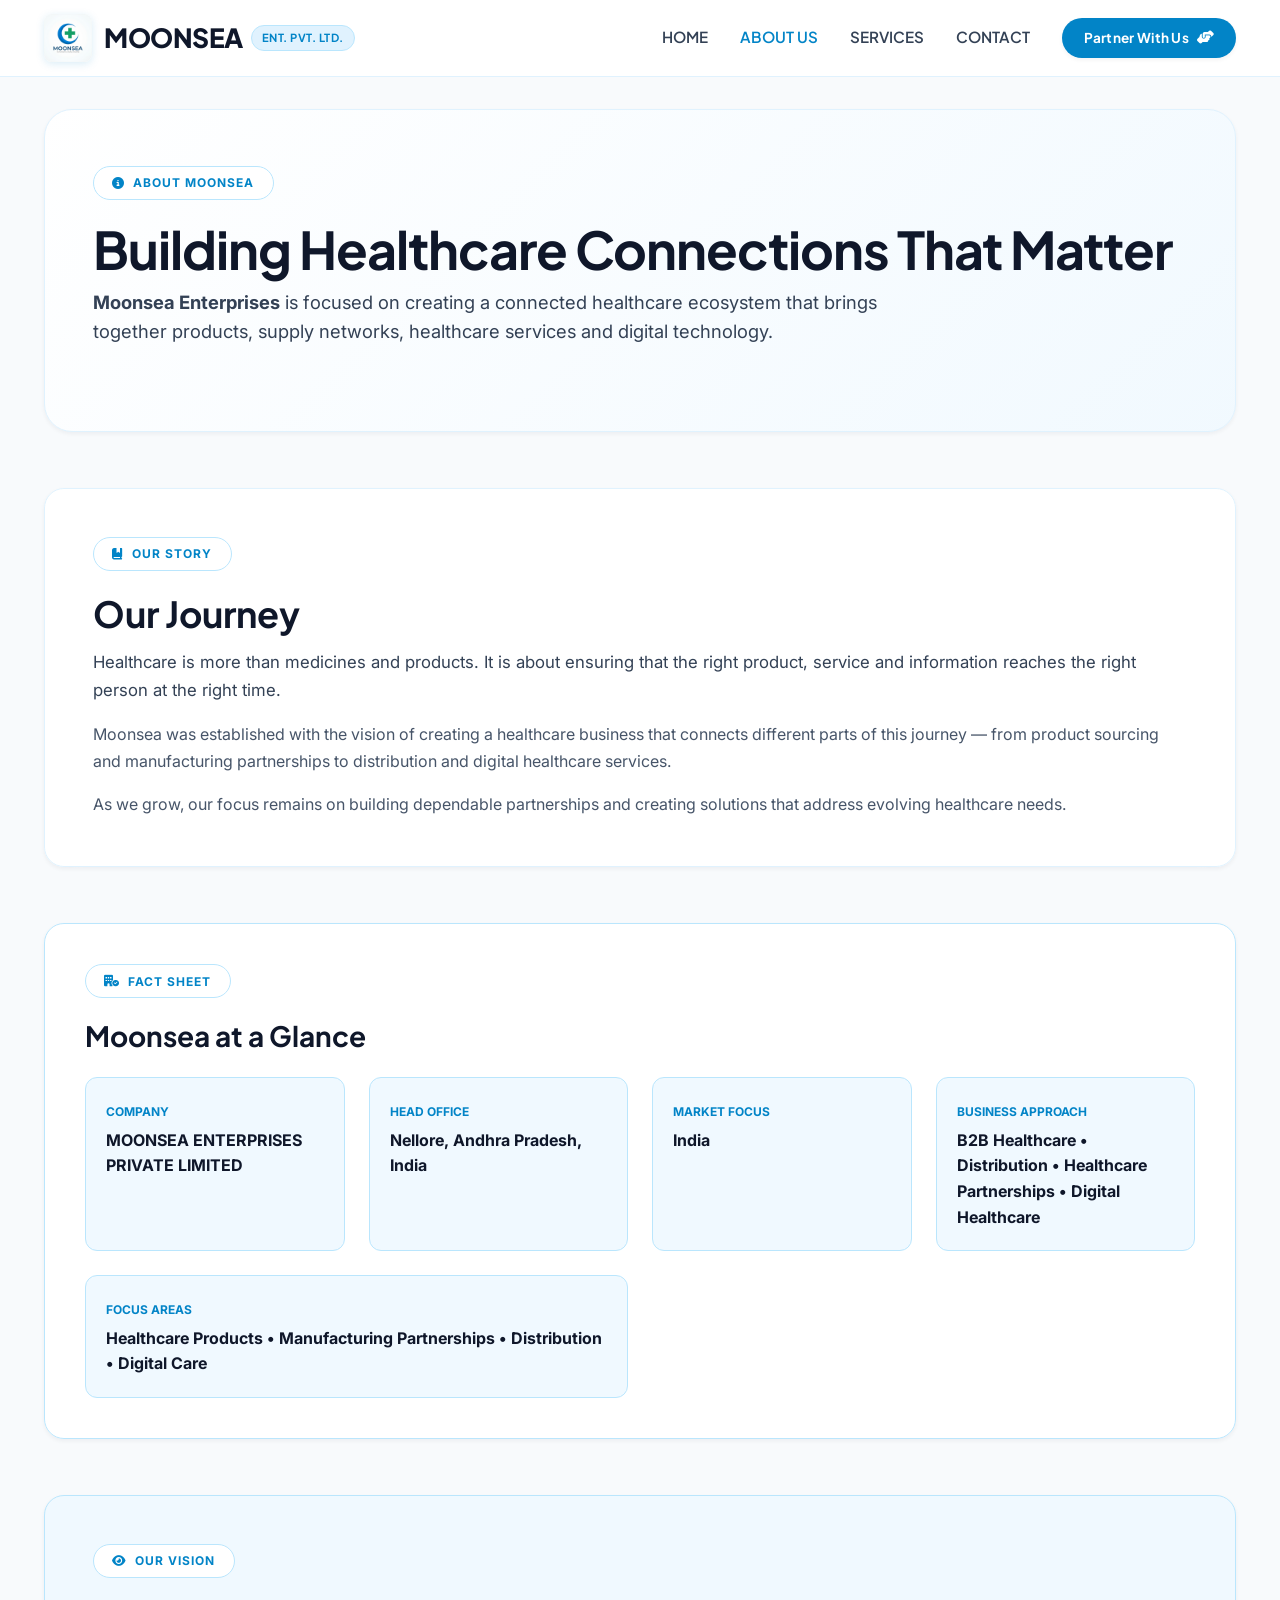
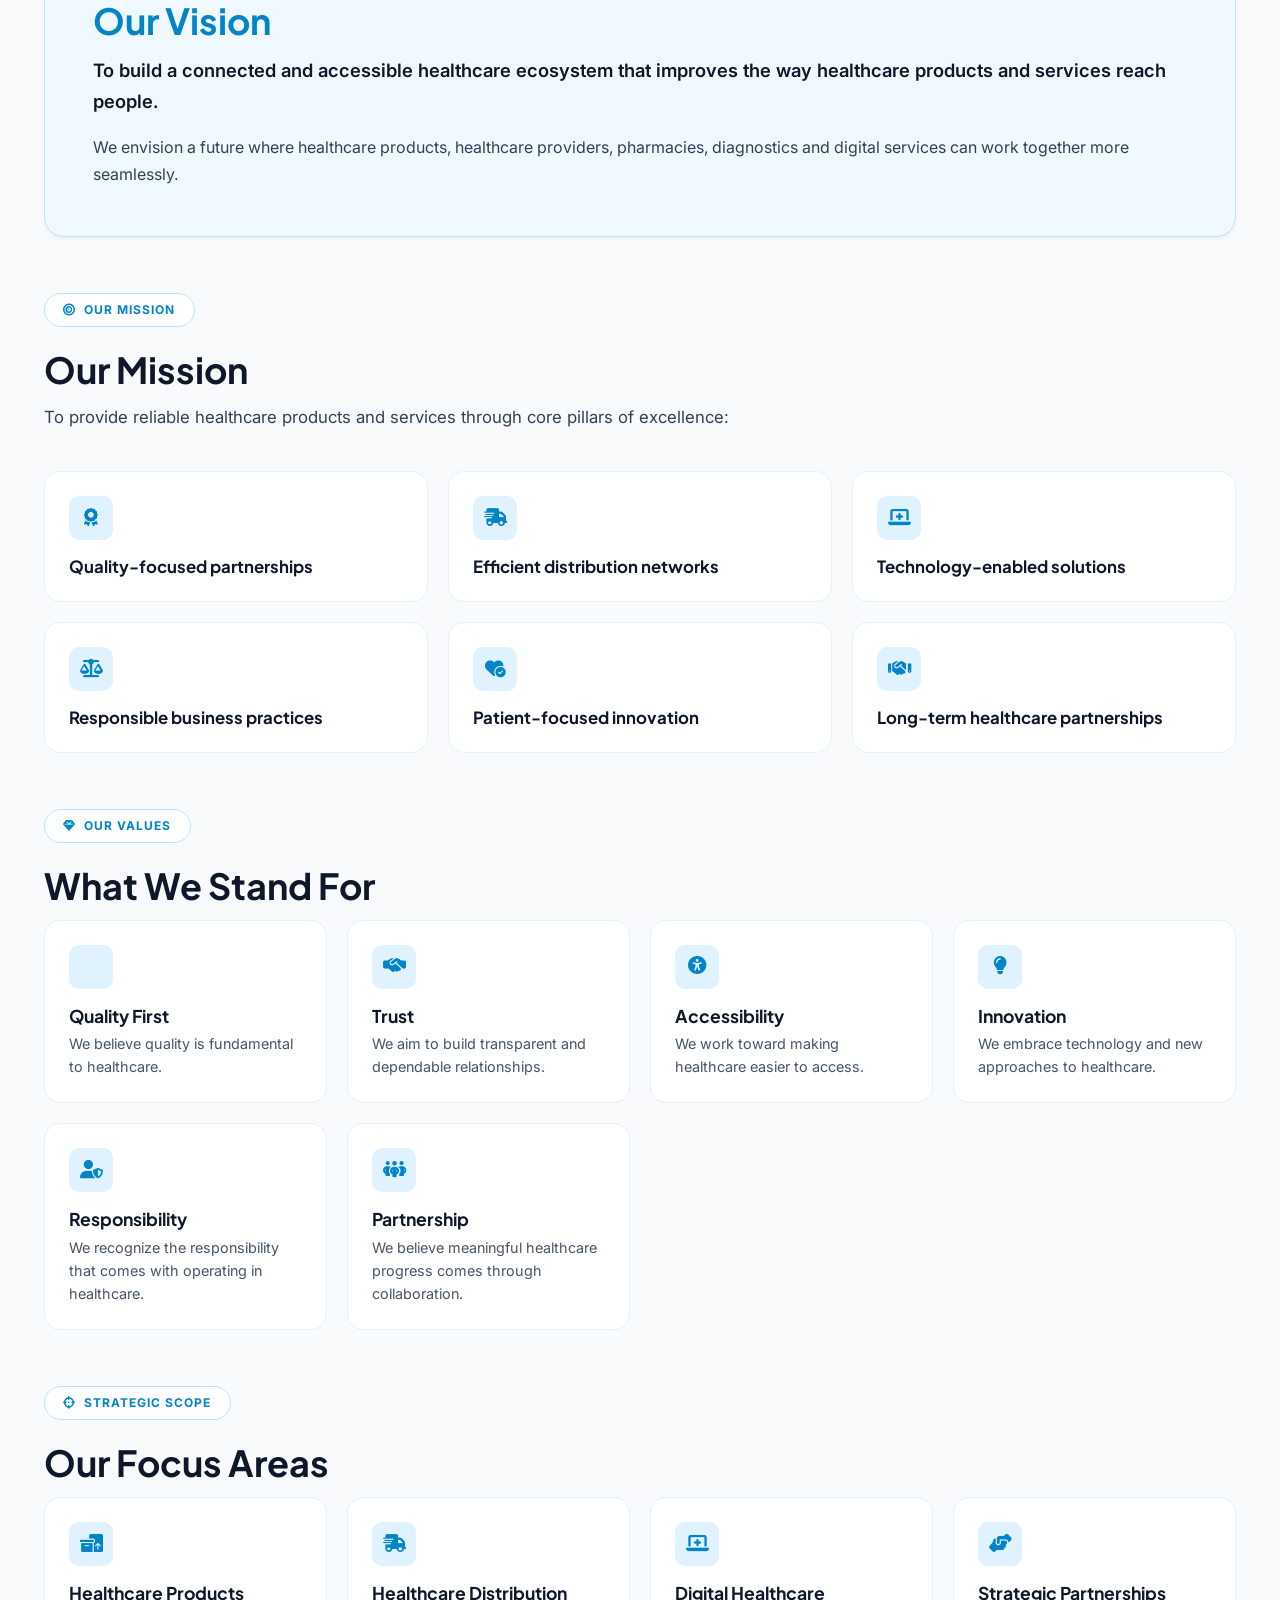
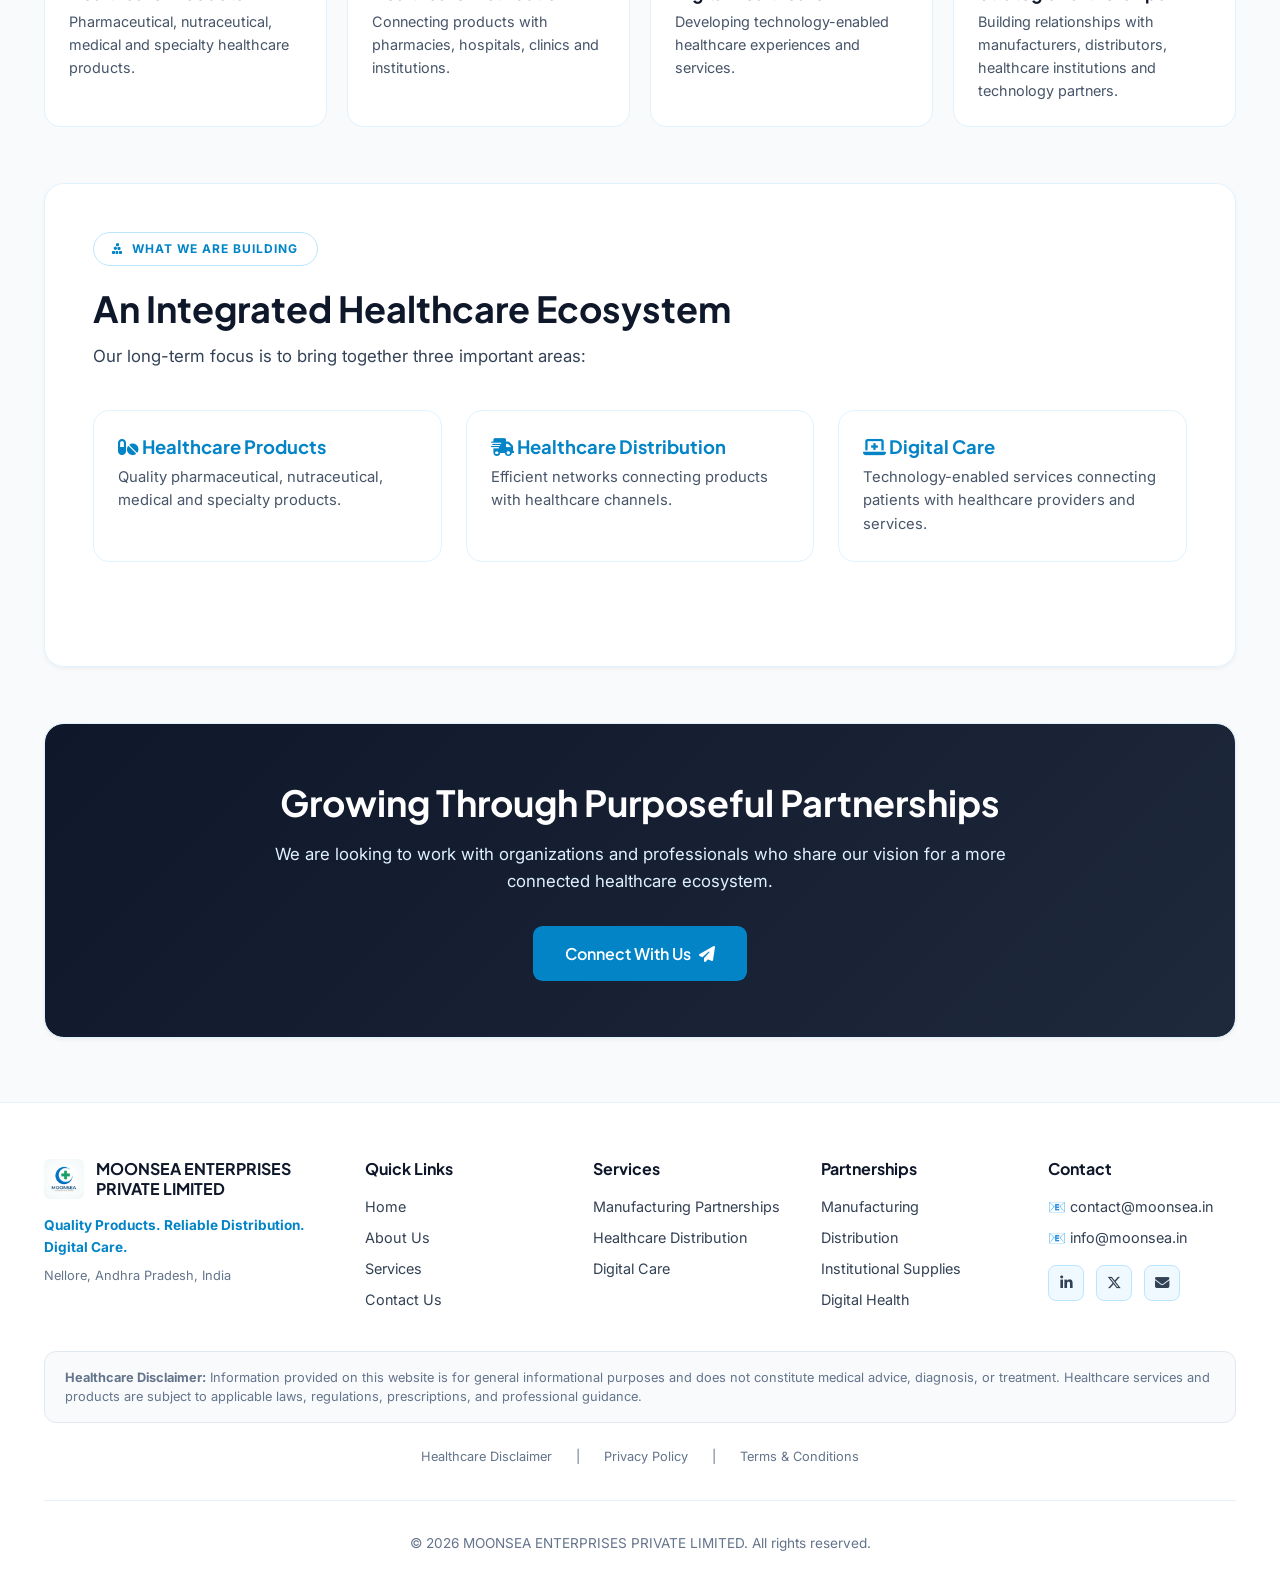
==== commit 13d8ca51: "Apply 4 requested layout, flow & content adjustments for Moonsea website" ====
--- a/about.html
+++ b/about.html
@@ -315,7 +315,6 @@
           <h4>Contact</h4>
           <p>📧 <a href="mailto:contact@moonsea.in">contact@moonsea.in</a></p>
           <p>📧 <a href="mailto:info@moonsea.in">info@moonsea.in</a></p>
-          <p style="margin-top:0.5rem;">📞 <a href="tel:+919876543210">+91 98765 43210</a></p>
           <div class="footer-socials">
             <a href="https://linkedin.com" target="_blank" class="social-icon" aria-label="LinkedIn"><i class="fa-brands fa-linkedin-in"></i></a>
             <a href="https://twitter.com" target="_blank" class="social-icon" aria-label="Twitter"><i class="fa-brands fa-x-twitter"></i></a>
